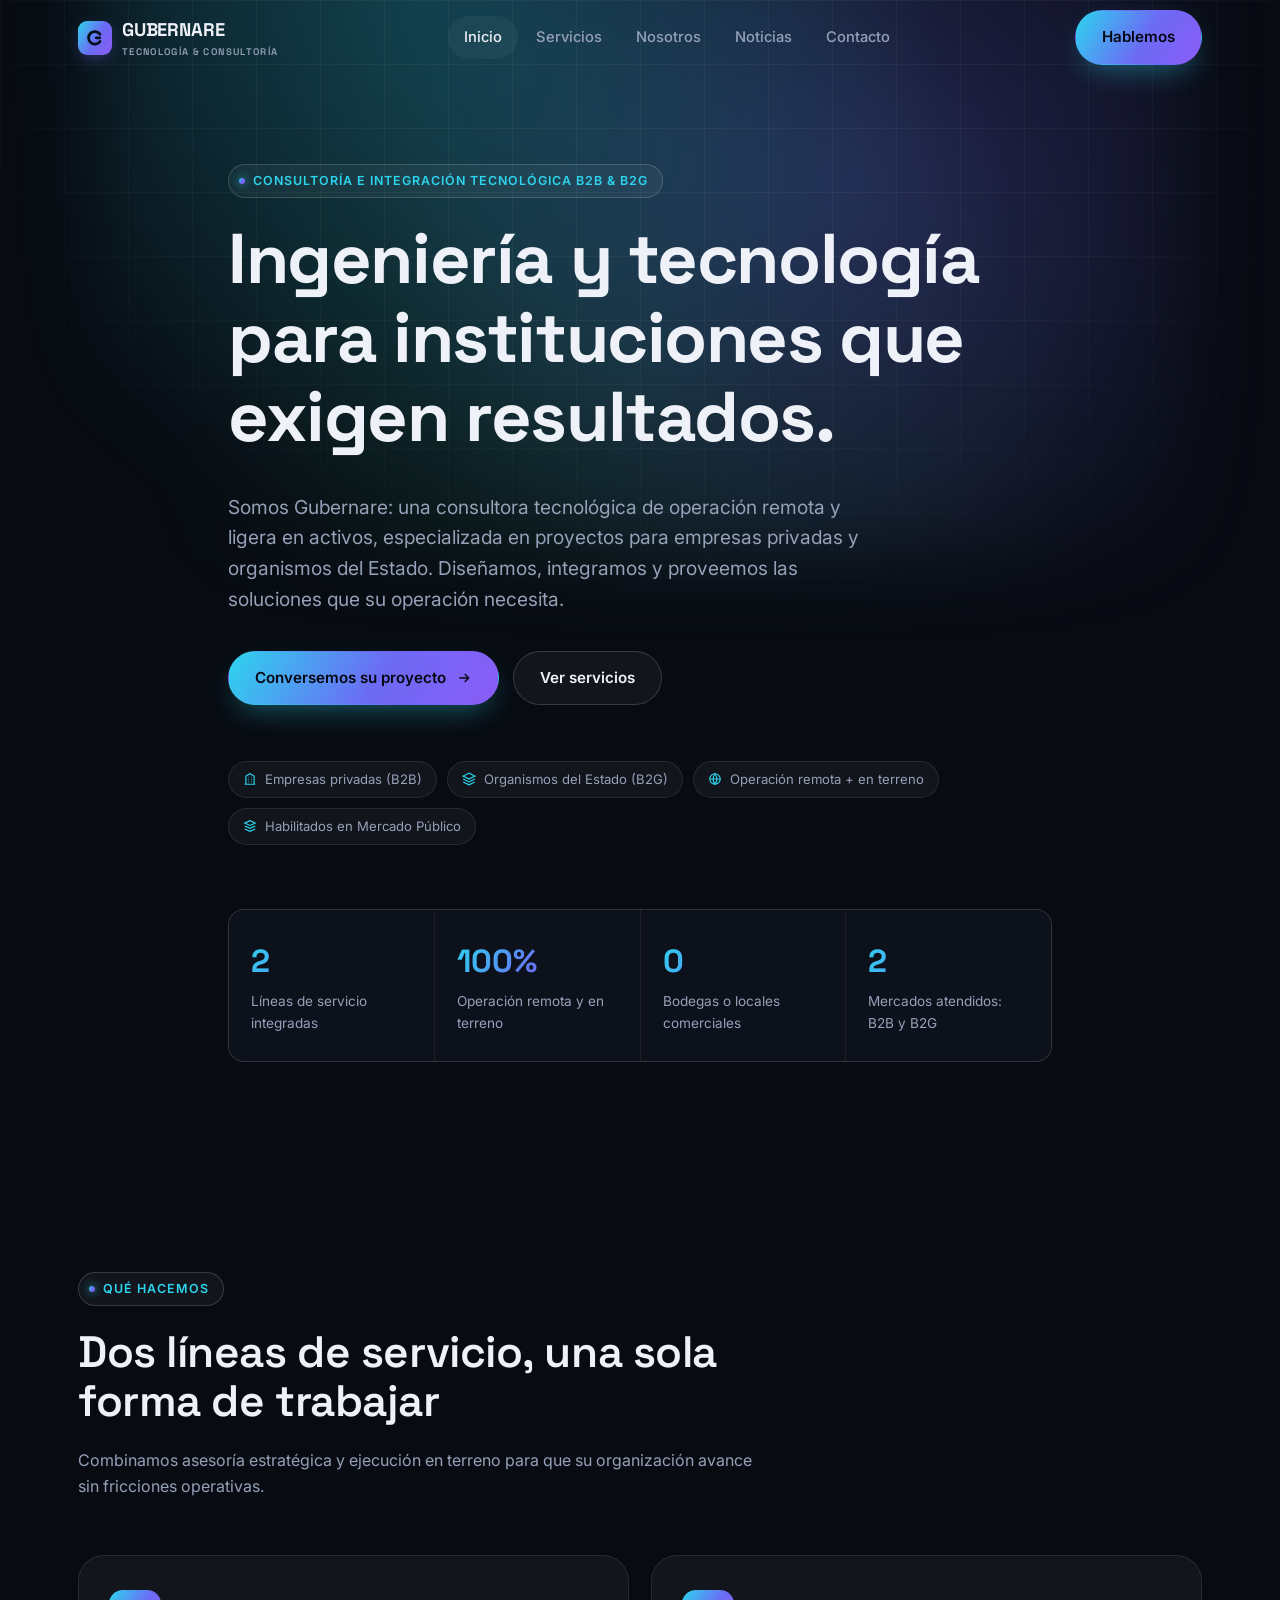
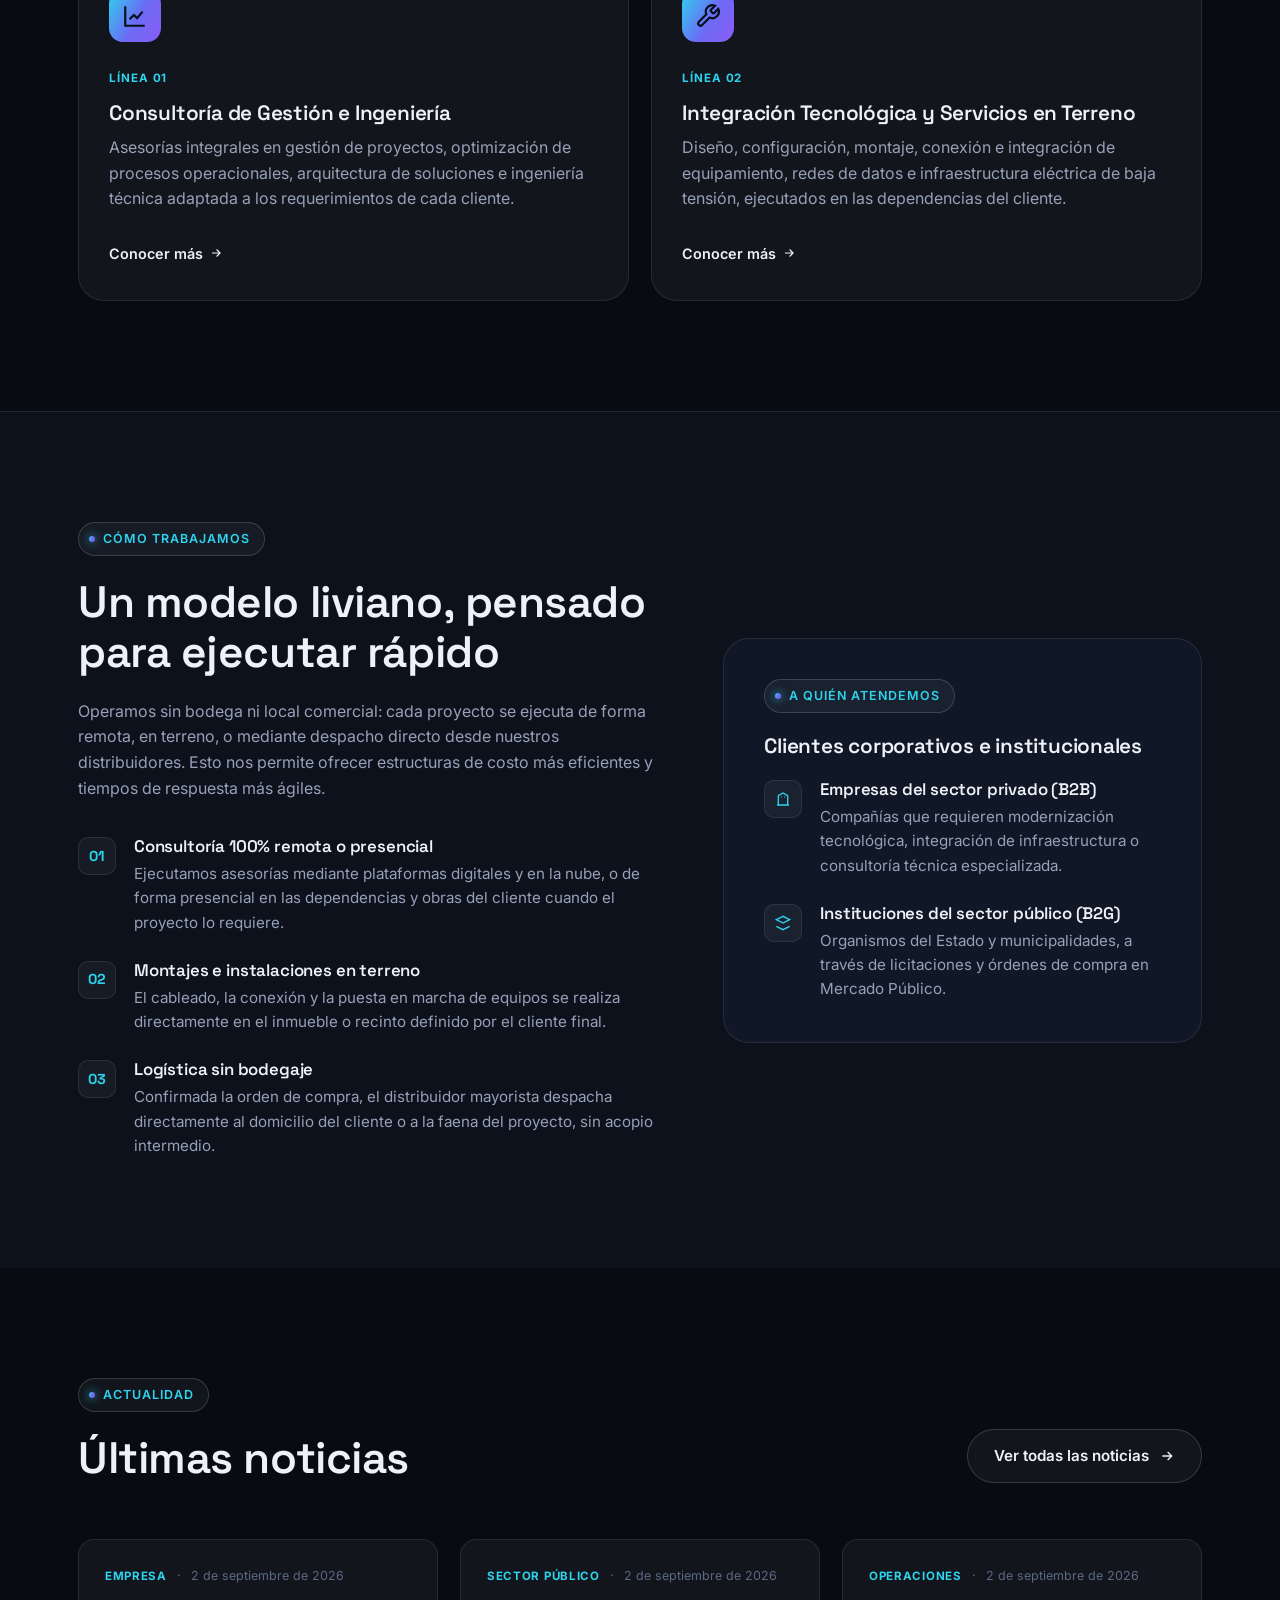
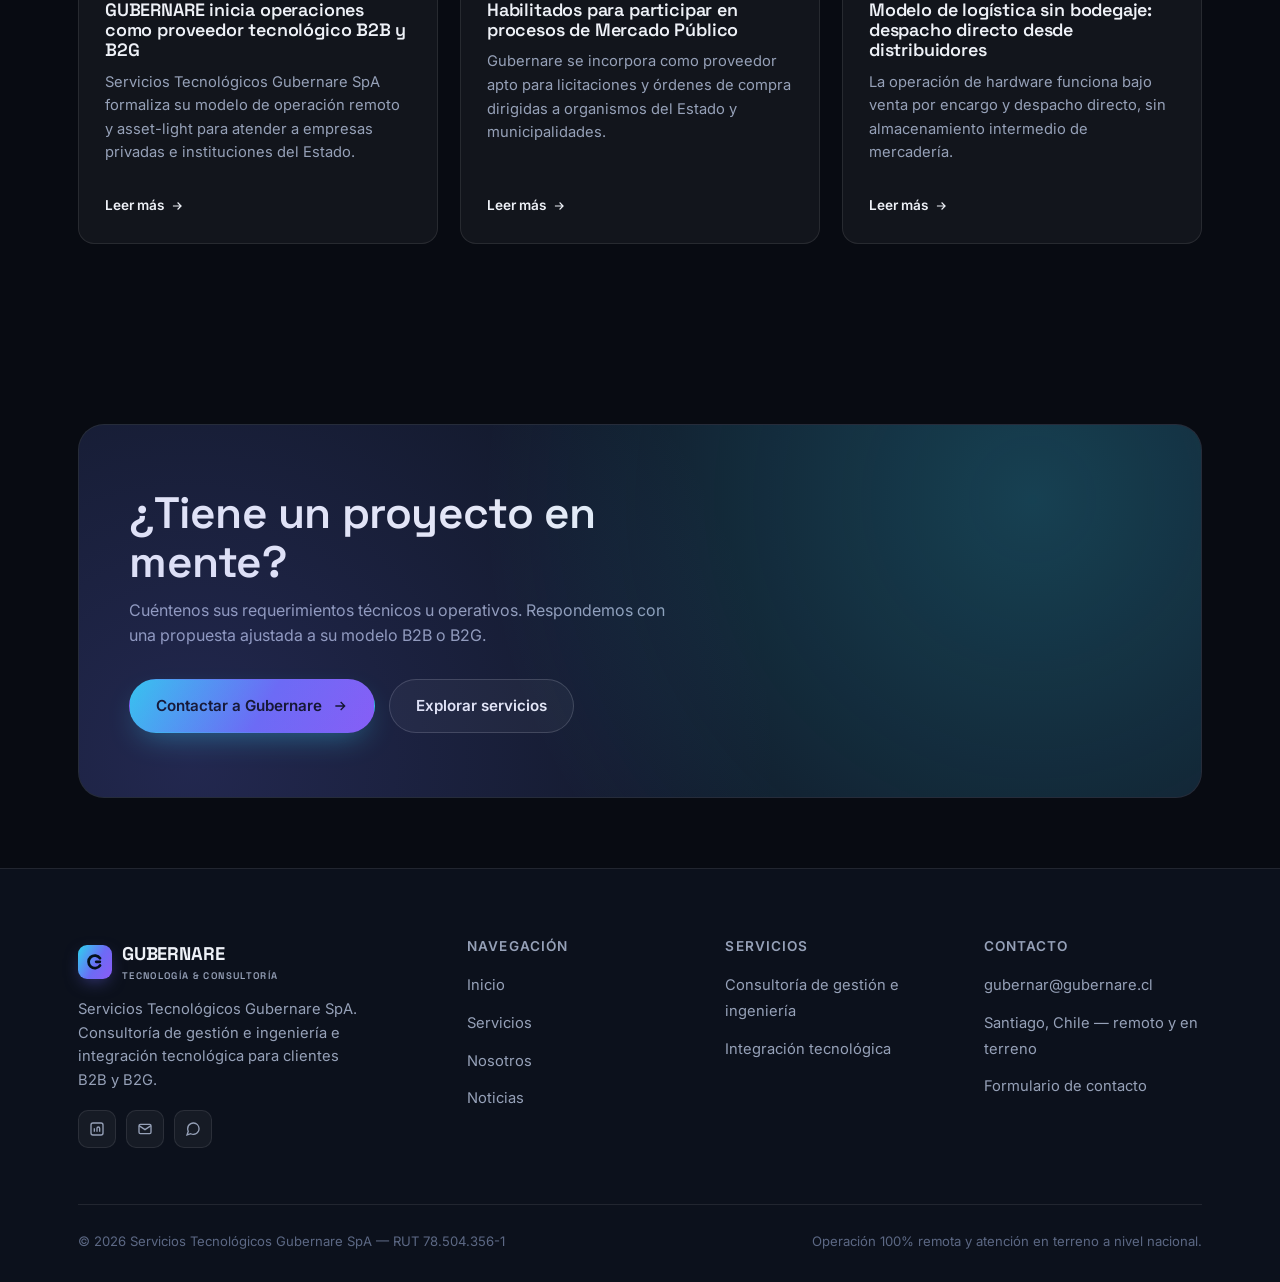
==== index.html @ a68c5882 "Eliminar línea de comercialización y corregir overflow en contacto - Quita "Línea 03 - Comercializac" ====
<!doctype html>
<html lang="es">
<head>
<meta charset="UTF-8">
<meta name="viewport" content="width=device-width, initial-scale=1.0">
<title>Gubernare — Consultoría e integración tecnológica B2B/B2G</title>
<meta name="description" content="Servicios Tecnológicos Gubernare SpA: consultoría de gestión e ingeniería e integración tecnológica en terreno para empresas e instituciones del Estado.">
<link rel="icon" type="image/svg+xml" href="assets/favicon.svg">
<link rel="preconnect" href="https://fonts.googleapis.com">
<link rel="preconnect" href="https://fonts.gstatic.com" crossorigin>
<link href="https://fonts.googleapis.com/css2?family=Inter:wght@400;500;600;700&family=Space+Grotesk:wght@500;600;700&display=swap" rel="stylesheet">
<link rel="stylesheet" href="css/styles.css?v=20260902">
</head>
<body>

<nav class="nav" id="siteNav">
  <div class="container">
    <a href="index.html" class="brand">
      <span class="brand-mark"><svg viewBox="0 0 100 100" fill="none" aria-hidden="true"><path d="M 76.21 68.35 A 32 32 0 1 1 76.21 31.65" stroke="currentColor" stroke-width="14" stroke-linecap="round"/><rect x="50" y="43" width="32" height="14" rx="7" fill="currentColor"/></svg></span>
      <span>GUBERNARE<small>Tecnología &amp; Consultoría</small></span>
    </a>
    <div class="nav-links">
      <a href="index.html">Inicio</a>
      <a href="servicios.html">Servicios</a>
      <a href="nosotros.html">Nosotros</a>
      <a href="noticias.html">Noticias</a>
      <a href="contacto.html">Contacto</a>
    </div>
    <div class="nav-actions">
      <a href="contacto.html" class="btn btn-primary">Hablemos</a>
      <button class="nav-toggle" aria-label="Abrir menú" id="navToggle"><span></span></button>
    </div>
  </div>
</nav>
<div class="mobile-panel" id="mobilePanel">
  <a href="index.html">Inicio</a>
  <a href="servicios.html">Servicios</a>
  <a href="nosotros.html">Nosotros</a>
  <a href="noticias.html">Noticias</a>
  <a href="contacto.html">Contacto</a>
  <a href="contacto.html" class="btn btn-primary btn-block">Hablemos</a>
</div>

<header class="hero">
  <div class="hero-glow"></div>
  <div class="grid-fade"></div>
  <div class="container hero-inner">
    <span class="eyebrow reveal"><span class="dot"></span> Consultoría e integración tecnológica B2B &amp; B2G</span>
    <h1 class="reveal">Ingeniería y tecnología para instituciones que exigen resultados.</h1>
    <p class="lead reveal">Somos Gubernare: una consultora tecnológica de operación remota y ligera en activos, especializada en proyectos para empresas privadas y organismos del Estado. Diseñamos, integramos y proveemos las soluciones que su operación necesita.</p>
    <div class="hero-cta reveal">
      <a href="contacto.html" class="btn btn-primary">Conversemos su proyecto
        <svg viewBox="0 0 24 24" fill="none" stroke="currentColor" stroke-width="2"><path d="M5 12h14M13 6l6 6-6 6"/></svg>
      </a>
      <a href="servicios.html" class="btn btn-ghost">Ver servicios</a>
    </div>
    <div class="badge-row reveal">
      <span class="badge"><svg viewBox="0 0 24 24" fill="none" stroke-width="2"><path d="M3 21h18M5 21V7l7-4 7 4v14M9 9h1m4 0h1m-6 4h1m4 0h1m-6 4h1m4 0h1"/></svg> Empresas privadas (B2B)</span>
      <span class="badge"><svg viewBox="0 0 24 24" fill="none" stroke-width="2"><path d="M12 2 2 7l10 5 10-5-10-5Z"/><path d="M2 17l10 5 10-5M2 12l10 5 10-5"/></svg> Organismos del Estado (B2G)</span>
      <span class="badge"><svg viewBox="0 0 24 24" fill="none" stroke-width="2"><circle cx="12" cy="12" r="9"/><path d="M3 12h18M12 3a15 15 0 0 1 0 18 15 15 0 0 1 0-18Z"/></svg> Operación remota + en terreno</span>
      <span class="badge"><svg viewBox="0 0 24 24" fill="none" stroke-width="2"><path d="m3 7 9-4 9 4-9 4-9-4Zm0 5 9 4 9-4M3 17l9 4 9-4"/></svg> Habilitados en Mercado Público</span>
    </div>

    <div class="stat-row reveal">
      <div class="stat-cell">
        <div class="stat-num"><span data-count="2">0</span></div>
        <div class="stat-label">Líneas de servicio integradas</div>
      </div>
      <div class="stat-cell">
        <div class="stat-num"><span data-count="100" data-suffix="%">0%</span></div>
        <div class="stat-label">Operación remota y en terreno</div>
      </div>
      <div class="stat-cell">
        <div class="stat-num"><span data-count="0">0</span></div>
        <div class="stat-label">Bodegas o locales comerciales</div>
      </div>
      <div class="stat-cell">
        <div class="stat-num"><span data-count="2">0</span></div>
        <div class="stat-label">Mercados atendidos: B2B y B2G</div>
      </div>
    </div>
  </div>
</header>

<section class="section" id="servicios">
  <div class="container">
    <div class="section-head reveal">
      <span class="eyebrow"><span class="dot"></span> Qué hacemos</span>
      <h2>Dos líneas de servicio, una sola forma de trabajar</h2>
      <p>Combinamos asesoría estratégica y ejecución en terreno para que su organización avance sin fricciones operativas.</p>
    </div>

    <div class="grid-2">
      <article class="card reveal" id="consultoria">
        <div class="card-icon">
          <svg viewBox="0 0 24 24" fill="none" stroke="currentColor" stroke-width="2"><path d="M3 3v18h18M7 15l4-4 3 3 5-6"/></svg>
        </div>
        <span class="tag">Línea 01</span>
        <h3>Consultoría de Gestión e Ingeniería</h3>
        <p>Asesorías integrales en gestión de proyectos, optimización de procesos operacionales, arquitectura de soluciones e ingeniería técnica adaptada a los requerimientos de cada cliente.</p>
        <a href="servicios.html#consultoria" class="card-link">Conocer más
          <svg viewBox="0 0 24 24" fill="none" stroke="currentColor" stroke-width="2"><path d="M5 12h14M13 6l6 6-6 6"/></svg>
        </a>
      </article>

      <article class="card reveal" id="integracion">
        <div class="card-icon">
          <svg viewBox="0 0 24 24" fill="none" stroke="currentColor" stroke-width="2"><path d="M14.7 6.3a1 1 0 0 0 0 1.4l1.6 1.6a1 1 0 0 0 1.4 0l3.77-3.77a6 6 0 0 1-7.94 7.94l-6.91 6.91a2.12 2.12 0 0 1-3-3l6.91-6.91a6 6 0 0 1 7.94-7.94l-3.76 3.76Z"/></svg>
        </div>
        <span class="tag">Línea 02</span>
        <h3>Integración Tecnológica y Servicios en Terreno</h3>
        <p>Diseño, configuración, montaje, conexión e integración de equipamiento, redes de datos e infraestructura eléctrica de baja tensión, ejecutados en las dependencias del cliente.</p>
        <a href="servicios.html#integracion" class="card-link">Conocer más
          <svg viewBox="0 0 24 24" fill="none" stroke="currentColor" stroke-width="2"><path d="M5 12h14M13 6l6 6-6 6"/></svg>
        </a>
      </article>
    </div>
  </div>
</section>

<section class="section section-alt section-border-top">
  <div class="container">
    <div class="two-col">
      <div class="reveal">
        <span class="eyebrow"><span class="dot"></span> Cómo trabajamos</span>
        <h2>Un modelo liviano, pensado para ejecutar rápido</h2>
        <p style="margin-bottom:36px">Operamos sin bodega ni local comercial: cada proyecto se ejecuta de forma remota, en terreno, o mediante despacho directo desde nuestros distribuidores. Esto nos permite ofrecer estructuras de costo más eficientes y tiempos de respuesta más ágiles.</p>

        <div class="feature-list">
          <div class="feature-item">
            <span class="num">01</span>
            <div>
              <h4>Consultoría 100% remota o presencial</h4>
              <p>Ejecutamos asesorías mediante plataformas digitales y en la nube, o de forma presencial en las dependencias y obras del cliente cuando el proyecto lo requiere.</p>
            </div>
          </div>
          <div class="feature-item">
            <span class="num">02</span>
            <div>
              <h4>Montajes e instalaciones en terreno</h4>
              <p>El cableado, la conexión y la puesta en marcha de equipos se realiza directamente en el inmueble o recinto definido por el cliente final.</p>
            </div>
          </div>
          <div class="feature-item">
            <span class="num">03</span>
            <div>
              <h4>Logística sin bodegaje</h4>
              <p>Confirmada la orden de compra, el distribuidor mayorista despacha directamente al domicilio del cliente o a la faena del proyecto, sin acopio intermedio.</p>
            </div>
          </div>
        </div>
      </div>

      <div class="panel reveal">
        <span class="eyebrow"><span class="dot"></span> A quién atendemos</span>
        <h3 style="margin-bottom:22px">Clientes corporativos e institucionales</h3>
        <div class="feature-list">
          <div class="feature-item">
            <span class="num"><svg width="16" height="16" viewBox="0 0 24 24" fill="none" stroke="currentColor" stroke-width="2"><path d="M3 21h18M5 21V7l7-4 7 4v14M9 9h1m4 0h1"/></svg></span>
            <div>
              <h4>Empresas del sector privado (B2B)</h4>
              <p>Compañías que requieren modernización tecnológica, integración de infraestructura o consultoría técnica especializada.</p>
            </div>
          </div>
          <div class="feature-item">
            <span class="num"><svg width="16" height="16" viewBox="0 0 24 24" fill="none" stroke="currentColor" stroke-width="2"><path d="M12 2 2 7l10 5 10-5-10-5Z"/><path d="M2 17l10 5 10-5"/></svg></span>
            <div>
              <h4>Instituciones del sector público (B2G)</h4>
              <p>Organismos del Estado y municipalidades, a través de licitaciones y órdenes de compra en Mercado Público.</p>
            </div>
          </div>
        </div>
      </div>
    </div>
  </div>
</section>

<section class="section" id="noticias">
  <div class="container">
    <div class="section-head reveal" style="display:flex;justify-content:space-between;align-items:flex-end;flex-wrap:wrap;gap:20px;max-width:none">
      <div>
        <span class="eyebrow"><span class="dot"></span> Actualidad</span>
        <h2 style="margin-bottom:0">Últimas noticias</h2>
      </div>
      <a href="noticias.html" class="btn btn-ghost">Ver todas las noticias
        <svg viewBox="0 0 24 24" fill="none" stroke="currentColor" stroke-width="2"><path d="M5 12h14M13 6l6 6-6 6"/></svg>
      </a>
    </div>
    <div class="grid-3" id="newsPreviewGrid">
      <p style="color:var(--text-faint)">Cargando noticias…</p>
    </div>
  </div>
</section>

<section class="section-tight">
  <div class="container">
    <div class="cta-band reveal">
      <div class="cta-band-text">
        <h2 style="margin-bottom:10px">¿Tiene un proyecto en mente?</h2>
        <p style="margin:0">Cuéntenos sus requerimientos técnicos u operativos. Respondemos con una propuesta ajustada a su modelo B2B o B2G.</p>
      </div>
      <div class="cta-band-actions">
        <a href="contacto.html" class="btn btn-primary">Contactar a Gubernare
          <svg viewBox="0 0 24 24" fill="none" stroke="currentColor" stroke-width="2"><path d="M5 12h14M13 6l6 6-6 6"/></svg>
        </a>
        <a href="servicios.html" class="btn btn-ghost">Explorar servicios</a>
      </div>
    </div>
  </div>
</section>

<div class="modal-backdrop" id="newsModal">
  <div class="modal">
    <button class="modal-close" data-modal-close aria-label="Cerrar">
      <svg width="16" height="16" viewBox="0 0 24 24" fill="none" stroke="currentColor" stroke-width="2"><path d="M18 6 6 18M6 6l12 12"/></svg>
    </button>
    <div class="news-meta"><span class="news-cat">Noticia</span><span>&middot;</span><span class="news-date"></span></div>
    <h3 class="modal-title" style="font-size:1.5rem;margin-bottom:18px"></h3>
    <div class="modal-body"></div>
  </div>
</div>

<footer class="footer">
  <div class="container">
    <div class="footer-grid">
      <div class="footer-brand">
        <div class="brand"><span class="brand-mark"><svg viewBox="0 0 100 100" fill="none" aria-hidden="true"><path d="M 76.21 68.35 A 32 32 0 1 1 76.21 31.65" stroke="currentColor" stroke-width="14" stroke-linecap="round"/><rect x="50" y="43" width="32" height="14" rx="7" fill="currentColor"/></svg></span><span>GUBERNARE<small>Tecnología &amp; Consultoría</small></span></div>
        <p>Servicios Tecnológicos Gubernare SpA. Consultoría de gestión e ingeniería e integración tecnológica para clientes B2B y B2G.</p>
        <div class="social-row">
          <a href="#" aria-label="LinkedIn"><svg viewBox="0 0 24 24" fill="none" stroke="currentColor" stroke-width="2"><rect x="3" y="3" width="18" height="18" rx="3"/><path d="M8 11v5M8 8v.01M12 16v-5m0 0c0-1.5 1-2 2-2s2 .5 2 2v5"/></svg></a>
          <a href="mailto:gubernar@gubernare.cl" aria-label="Correo"><svg viewBox="0 0 24 24" fill="none" stroke="currentColor" stroke-width="2"><rect x="3" y="5" width="18" height="14" rx="2"/><path d="m3 7 9 6 9-6"/></svg></a>
          <a href="https://wa.me/56942054080" aria-label="WhatsApp" target="_blank" rel="noopener"><svg viewBox="0 0 24 24" fill="none" stroke="currentColor" stroke-width="2"><path d="M21 11.5a8.38 8.38 0 0 1-.9 3.8 8.5 8.5 0 0 1-7.6 4.7 8.38 8.38 0 0 1-3.8-.9L3 21l1.9-5.7a8.38 8.38 0 0 1-.9-3.8 8.5 8.5 0 0 1 4.7-7.6 8.38 8.38 0 0 1 3.8-.9h.5a8.48 8.48 0 0 1 8 8v.5Z"/></svg></a>
        </div>
      </div>
      <div>
        <h4>Navegación</h4>
        <ul>
          <li><a href="index.html">Inicio</a></li>
          <li><a href="servicios.html">Servicios</a></li>
          <li><a href="nosotros.html">Nosotros</a></li>
          <li><a href="noticias.html">Noticias</a></li>
        </ul>
      </div>
      <div>
        <h4>Servicios</h4>
        <ul>
          <li><a href="servicios.html#consultoria">Consultoría de gestión e ingeniería</a></li>
          <li><a href="servicios.html#integracion">Integración tecnológica</a></li>
        </ul>
      </div>
      <div>
        <h4>Contacto</h4>
        <ul>
          <li><a href="mailto:gubernar@gubernare.cl">gubernar@gubernare.cl</a></li>
          <li><a href="nosotros.html">Santiago, Chile — remoto y en terreno</a></li>
          <li><a href="contacto.html">Formulario de contacto</a></li>
        </ul>
      </div>
    </div>
    <div class="footer-bottom">
      <span>&copy; <span data-year></span> Servicios Tecnológicos Gubernare SpA — RUT 78.504.356-1</span>
      <span>Operación 100% remota y atención en terreno a nivel nacional.</span>
    </div>
  </div>
</footer>

<script src="js/store.js?v=20260902" defer></script>
<script src="js/noticias.js?v=20260902" defer></script>
<script src="js/main.js?v=20260902" defer></script>
</body>
</html>
---- css/styles.css ----
/* =========================================================
   GUBERNARE — Sistema de diseño
   Tech dark, glassmorphism sobrio, acentos en gradiente.
   ========================================================= */

:root{
  --bg:#080b12;
  --bg-alt:#0c111c;
  --bg-elevated:#101726;
  --surface:rgba(255,255,255,0.045);
  --surface-strong:rgba(255,255,255,0.07);
  --border:rgba(255,255,255,0.09);
  --border-strong:rgba(255,255,255,0.16);
  --text:#eef1f7;
  --text-muted:#96a1b8;
  --text-faint:#5c6884;
  --accent:#2dd4ee;
  --accent-2:#6c6bf5;
  --accent-3:#34d399;
  --accent-warn:#f5a623;
  --gradient-1:linear-gradient(120deg,#2dd4ee 0%,#6c6bf5 55%,#8b5cf6 100%);
  --gradient-2:linear-gradient(135deg,#34d399 0%,#2dd4ee 100%);
  --radius-sm:10px;
  --radius:16px;
  --radius-lg:26px;
  --shadow-lg:0 30px 80px -20px rgba(0,0,0,0.65);
  --shadow-sm:0 10px 30px -12px rgba(0,0,0,0.55);
  --maxw:1180px;
  --nav-h:76px;
  --ease:cubic-bezier(.22,.9,.24,1);
}

*,*::before,*::after{box-sizing:border-box;}
html{scroll-behavior:smooth;-webkit-text-size-adjust:100%;}
body{
  margin:0;
  background:var(--bg);
  color:var(--text);
  font-family:'Inter',-apple-system,BlinkMacSystemFont,'Segoe UI',Roboto,sans-serif;
  font-size:16px;
  line-height:1.6;
  -webkit-font-smoothing:antialiased;
  overflow-x:hidden;
}
h1,h2,h3,h4{
  font-family:'Space Grotesk','Inter',sans-serif;
  font-weight:600;
  line-height:1.12;
  margin:0 0 .5em;
  letter-spacing:-0.01em;
}
h1{font-size:clamp(2.4rem,5.6vw,4.4rem);font-weight:700;letter-spacing:-0.02em;}
h2{font-size:clamp(1.9rem,3.6vw,2.75rem);}
h3{font-size:1.3rem;}
p{margin:0 0 1em;color:var(--text-muted);}
a{color:inherit;text-decoration:none;}
img{max-width:100%;display:block;}
ul{margin:0;padding:0;list-style:none;}
button{font-family:inherit;}

.container{max-width:var(--maxw);margin:0 auto;padding:0 28px;}
section{position:relative;}

::selection{background:var(--accent);color:#04121a;}

/* ---------- background texture ---------- */
.grid-fade{
  position:absolute;inset:0;
  background-image:
    linear-gradient(rgba(255,255,255,.045) 1px,transparent 1px),
    linear-gradient(90deg,rgba(255,255,255,.045) 1px,transparent 1px);
  background-size:64px 64px;
  mask-image:radial-gradient(ellipse 70% 60% at 50% 0%,#000 40%,transparent 100%);
  pointer-events:none;
}

/* ---------- eyebrow / badges ---------- */
.eyebrow{
  display:inline-flex;align-items:center;gap:8px;
  font-size:.78rem;font-weight:600;letter-spacing:.08em;text-transform:uppercase;
  color:var(--accent);
  padding:6px 14px 6px 10px;
  border:1px solid var(--border-strong);
  border-radius:999px;
  background:var(--surface);
  margin-bottom:22px;
}
.eyebrow .dot{width:6px;height:6px;border-radius:50%;background:var(--gradient-1);box-shadow:0 0 10px var(--accent);}

.badge-row{display:flex;flex-wrap:wrap;gap:10px;}
.badge{
  font-size:.82rem;color:var(--text-muted);
  border:1px solid var(--border);border-radius:999px;
  padding:7px 14px;background:var(--surface);
  display:inline-flex;align-items:center;gap:8px;
}
.badge svg{width:14px;height:14px;flex:none;stroke:var(--accent);}

/* ---------- buttons ---------- */
.btn{
  display:inline-flex;align-items:center;justify-content:center;gap:10px;
  padding:14px 26px;border-radius:999px;
  font-weight:600;font-size:.95rem;
  border:1px solid transparent;
  cursor:pointer;transition:transform .35s var(--ease),box-shadow .35s var(--ease),background .35s,border-color .35s;
  white-space:nowrap;
}
.btn-primary{
  background:var(--gradient-1);
  color:#050810;
  box-shadow:0 12px 30px -10px rgba(45,212,238,.45);
}
.btn-primary:hover{transform:translateY(-2px);box-shadow:0 18px 40px -12px rgba(45,212,238,.6);}
.btn-ghost{
  background:var(--surface);
  border-color:var(--border-strong);
  color:var(--text);
}
.btn-ghost:hover{background:var(--surface-strong);transform:translateY(-2px);}
.btn-block{width:100%;}
.btn svg{width:16px;height:16px;transition:transform .3s var(--ease);}
.btn:hover svg{transform:translateX(3px);}

/* ---------- nav ---------- */
.nav{
  position:fixed;top:0;left:0;right:0;z-index:100;
  height:var(--nav-h);
  display:flex;align-items:center;
  border-bottom:1px solid transparent;
  transition:background .4s var(--ease),border-color .4s var(--ease),backdrop-filter .4s;
}
.nav.is-scrolled{
  background:rgba(8,11,18,.78);
  backdrop-filter:blur(16px) saturate(140%);
  border-bottom-color:var(--border);
}
.nav .container{display:flex;align-items:center;justify-content:space-between;width:100%;}
.brand{display:flex;align-items:center;gap:10px;font-family:'Space Grotesk',sans-serif;font-weight:700;font-size:1.15rem;letter-spacing:-.01em;}
.brand-mark{
  width:34px;height:34px;border-radius:9px;
  background:var(--gradient-1);
  display:flex;align-items:center;justify-content:center;
  color:#04101a;font-weight:800;font-size:1rem;
  box-shadow:0 6px 18px -6px rgba(108,107,245,.6);
}
.brand-mark svg{width:58%;height:58%;}
.brand small{display:block;font-size:.6rem;font-weight:600;letter-spacing:.14em;color:var(--text-muted);text-transform:uppercase;}

.nav-links{display:flex;align-items:center;gap:2px;}
.nav-links a{
  padding:10px 16px;border-radius:999px;font-size:.92rem;color:var(--text-muted);font-weight:500;
  transition:color .25s,background .25s;
}
.nav-links a:hover,.nav-links a.active{color:var(--text);background:var(--surface);}
.nav-actions{display:flex;align-items:center;gap:14px;}
.nav-toggle{
  display:none;width:42px;height:42px;border-radius:10px;border:1px solid var(--border);
  background:var(--surface);align-items:center;justify-content:center;cursor:pointer;
}
.nav-toggle span{display:block;width:18px;height:2px;background:var(--text);position:relative;transition:.3s;}
.nav-toggle span::before,.nav-toggle span::after{content:'';position:absolute;left:0;width:18px;height:2px;background:var(--text);transition:.3s;}
.nav-toggle span::before{top:-6px;}
.nav-toggle span::after{top:6px;}
.nav-toggle.is-open span{background:transparent;}
.nav-toggle.is-open span::before{top:0;transform:rotate(45deg);}
.nav-toggle.is-open span::after{top:0;transform:rotate(-45deg);}

.mobile-panel{
  position:fixed;inset:var(--nav-h) 0 0 0;z-index:99;
  background:rgba(8,11,18,.98);backdrop-filter:blur(20px);
  display:flex;flex-direction:column;padding:28px;gap:6px;
  transform:translateY(-12px);opacity:0;pointer-events:none;
  transition:opacity .3s var(--ease),transform .3s var(--ease);
}
.mobile-panel.is-open{opacity:1;transform:translateY(0);pointer-events:auto;}
.mobile-panel a{padding:16px 6px;border-bottom:1px solid var(--border);font-size:1.15rem;font-family:'Space Grotesk',sans-serif;}
.mobile-panel .btn{margin-top:20px;}

/* ---------- hero ---------- */
.hero{
  position:relative;
  padding:calc(var(--nav-h) + 88px) 0 100px;
  overflow:hidden;
}
.hero-glow{
  position:absolute;top:-260px;left:50%;
  width:1100px;height:820px;transform:translateX(-50%);
  background:
    radial-gradient(circle at 30% 30%,rgba(45,212,238,.28),transparent 55%),
    radial-gradient(circle at 70% 55%,rgba(108,107,245,.28),transparent 55%),
    radial-gradient(circle at 50% 80%,rgba(52,211,153,.14),transparent 55%);
  filter:blur(40px);
  pointer-events:none;
  transition:transform .2s ease-out;
}
.hero-inner{position:relative;max-width:880px;}
.hero p.lead{font-size:1.2rem;max-width:640px;margin-bottom:36px;}
.hero-cta{display:flex;flex-wrap:wrap;gap:14px;margin-bottom:56px;}
.hero .badge-row{margin-top:8px;}

.stat-row{
  display:grid;grid-template-columns:repeat(4,1fr);gap:1px;
  background:var(--border);border:1px solid var(--border);border-radius:var(--radius);overflow:hidden;
  margin-top:64px;
}
.stat-cell{background:var(--bg-alt);padding:26px 22px;}
.stat-num{font-family:'Space Grotesk',sans-serif;font-size:2rem;font-weight:700;background:var(--gradient-1);-webkit-background-clip:text;background-clip:text;color:transparent;}
.stat-label{font-size:.85rem;color:var(--text-muted);margin-top:4px;}

/* ---------- sections ---------- */
.section{padding:110px 0;}
.section-tight{padding:70px 0;}
.section-head{max-width:680px;margin-bottom:56px;}
.section-head.center{margin-left:auto;margin-right:auto;text-align:center;}
.section-alt{background:var(--bg-alt);}
.section-border-top{border-top:1px solid var(--border);}

/* ---------- service cards ---------- */
.grid-3{display:grid;grid-template-columns:repeat(3,minmax(0,1fr));gap:22px;}
.grid-2{display:grid;grid-template-columns:repeat(2,minmax(0,1fr));gap:22px;}

.card{
  background:var(--surface);
  border:1px solid var(--border);
  border-radius:var(--radius-lg);
  padding:34px 30px;
  position:relative;
  overflow:hidden;
  transition:transform .4s var(--ease),border-color .4s var(--ease),background .4s var(--ease);
}
.card::before{
  content:'';position:absolute;inset:0;
  background:var(--gradient-1);opacity:0;transition:opacity .4s;
  mask:linear-gradient(#000,#000) content-box,linear-gradient(#000,#000);
  -webkit-mask-composite:xor;mask-composite:exclude;
  padding:1px;border-radius:inherit;pointer-events:none;
}
.card:hover{transform:translateY(-6px);border-color:transparent;background:var(--surface-strong);}
.card:hover::before{opacity:1;}
.card-icon{
  width:52px;height:52px;border-radius:14px;
  display:flex;align-items:center;justify-content:center;
  background:var(--gradient-1);color:#04101a;
  margin-bottom:22px;
}
.card-icon svg{width:26px;height:26px;}
.card h3{margin-bottom:10px;}
.card .tag{
  display:inline-block;font-size:.72rem;font-weight:700;letter-spacing:.08em;text-transform:uppercase;
  color:var(--accent);margin-bottom:14px;
}
.card-link{display:inline-flex;align-items:center;gap:6px;color:var(--text);font-weight:600;font-size:.9rem;margin-top:14px;}
.card-link svg{width:14px;height:14px;transition:transform .3s;}
.card:hover .card-link svg{transform:translateX(4px);}

/* ---------- feature list (about / model) ---------- */
.feature-list{display:flex;flex-direction:column;gap:26px;}
.feature-item{display:flex;gap:18px;}
.feature-item .num{
  flex:none;width:38px;height:38px;border-radius:10px;
  background:var(--surface);border:1px solid var(--border);
  display:flex;align-items:center;justify-content:center;
  font-family:'Space Grotesk',sans-serif;font-weight:700;color:var(--accent);font-size:.9rem;
}
.feature-item h4{margin-bottom:6px;font-size:1.05rem;font-family:'Space Grotesk',sans-serif;}
.feature-item p{margin:0;font-size:.95rem;}

/* ---------- panel / visual block ---------- */
.panel{
  background:var(--bg-elevated);
  border:1px solid var(--border);
  border-radius:var(--radius-lg);
  padding:40px;
  position:relative;
  overflow:hidden;
}
.two-col{display:grid;grid-template-columns:minmax(0,1.1fr) minmax(0,.9fr);gap:60px;align-items:center;}
.two-col.reverse{grid-template-columns:.9fr 1.1fr;}
.two-col.reverse .panel{order:-1;}

/* ---------- CTA band ---------- */
.cta-band{
  border-radius:var(--radius-lg);
  padding:64px 50px;
  background:var(--bg-elevated);
  border:1px solid var(--border);
  position:relative;overflow:hidden;
  display:flex;align-items:center;justify-content:space-between;gap:30px;flex-wrap:wrap;
}
.cta-band::after{
  content:'';position:absolute;inset:0;
  background:radial-gradient(circle at 85% 20%,rgba(45,212,238,.22),transparent 55%),radial-gradient(circle at 10% 90%,rgba(108,107,245,.2),transparent 55%);
  pointer-events:none;
}
.cta-band-text{position:relative;max-width:560px;}
.cta-band-actions{position:relative;display:flex;gap:14px;flex-wrap:wrap;}

/* ---------- news cards ---------- */
.news-card{
  background:var(--surface);border:1px solid var(--border);border-radius:var(--radius);
  padding:26px;display:flex;flex-direction:column;cursor:pointer;
  transition:transform .35s var(--ease),border-color .35s,background .35s;
  height:100%;
}
.news-card:hover{transform:translateY(-5px);border-color:var(--border-strong);background:var(--surface-strong);}
.news-meta{display:flex;align-items:center;gap:10px;font-size:.78rem;color:var(--text-faint);margin-bottom:14px;}
.news-cat{color:var(--accent);font-weight:700;text-transform:uppercase;letter-spacing:.06em;font-size:.72rem;}
.news-card h3{font-size:1.12rem;margin-bottom:10px;}
.news-card p{font-size:.92rem;flex:1;}
.news-read{margin-top:16px;font-size:.85rem;font-weight:600;color:var(--text);display:inline-flex;align-items:center;gap:6px;}
.news-read svg{width:14px;height:14px;flex:none;}

/* ---------- footer ---------- */
.footer{background:var(--bg-alt);border-top:1px solid var(--border);padding:70px 0 30px;}
.footer-grid{display:grid;grid-template-columns:1.6fr 1fr 1fr 1fr;gap:40px;margin-bottom:56px;}
.footer h4{font-size:.85rem;text-transform:uppercase;letter-spacing:.08em;color:var(--text-muted);margin-bottom:18px;font-family:'Inter',sans-serif;font-weight:600;}
.footer ul{display:flex;flex-direction:column;gap:12px;}
.footer a{color:var(--text-muted);font-size:.92rem;transition:color .25s;}
.footer a:hover{color:var(--text);}
.footer-bottom{
  display:flex;justify-content:space-between;align-items:center;flex-wrap:wrap;gap:14px;
  border-top:1px solid var(--border);padding-top:26px;
  font-size:.82rem;color:var(--text-faint);
}
.footer-brand p{max-width:280px;font-size:.92rem;margin-top:14px;}
.social-row{display:flex;gap:10px;margin-top:18px;}
.social-row a{
  width:38px;height:38px;border-radius:10px;border:1px solid var(--border);
  display:flex;align-items:center;justify-content:center;background:var(--surface);
}
.social-row svg{width:16px;height:16px;}

/* ---------- page header (interior pages) ---------- */
.page-header{padding:calc(var(--nav-h) + 70px) 0 70px;position:relative;overflow:hidden;}
.page-header .eyebrow{margin-bottom:18px;}
.page-header p.lead{max-width:640px;font-size:1.08rem;}

/* ---------- reveal ---------- */
.reveal{opacity:0;transform:translateY(26px);transition:opacity .8s var(--ease),transform .8s var(--ease);}
.reveal.is-visible{opacity:1;transform:translateY(0);}
.reveal[data-split]{opacity:1;transform:none;}

/* ---------- forms ---------- */
.form-grid{display:grid;grid-template-columns:minmax(0,1fr) minmax(0,1fr);gap:18px;}
.field{display:flex;flex-direction:column;gap:8px;margin-bottom:18px;}
.field.full{grid-column:1 / -1;}
.field label{font-size:.85rem;font-weight:600;color:var(--text-muted);}
.field input,.field select,.field textarea{
  width:100%;
  background:var(--bg);
  border:1px solid var(--border-strong);
  border-radius:var(--radius-sm);
  padding:13px 16px;
  color:var(--text);
  font-family:inherit;font-size:.95rem;
  transition:border-color .25s,box-shadow .25s;
}
.field input:focus,.field select:focus,.field textarea:focus{
  outline:none;border-color:var(--accent);box-shadow:0 0 0 3px rgba(45,212,238,.16);
}
.field textarea{resize:vertical;min-height:130px;}
.form-note{font-size:.82rem;color:var(--text-faint);margin-top:14px;}
.form-status{margin-top:16px;font-size:.9rem;padding:12px 16px;border-radius:var(--radius-sm);display:none;}
.form-status.show{display:block;}
.form-status.ok{background:rgba(52,211,153,.12);color:var(--accent-3);border:1px solid rgba(52,211,153,.3);}

.contact-info-list{display:flex;flex-direction:column;gap:22px;margin-top:8px;}
.contact-info-item{display:flex;gap:16px;align-items:flex-start;}
.contact-info-item .ic{
  width:44px;height:44px;border-radius:12px;flex:none;
  background:var(--surface);border:1px solid var(--border);
  display:flex;align-items:center;justify-content:center;color:var(--accent);
}
.contact-info-item .ic svg{width:20px;height:20px;}
.contact-info-item h4{margin-bottom:4px;font-size:.98rem;font-family:'Inter',sans-serif;font-weight:600;}
.contact-info-item p{margin:0;font-size:.9rem;}
.contact-info-item a{color:var(--text);font-weight:600;}
.contact-info-item a:hover{color:var(--accent);}

/* ---------- admin ---------- */
.admin-shell{min-height:100vh;display:flex;flex-direction:column;}
.admin-lock{
  min-height:100vh;display:flex;align-items:center;justify-content:center;padding:24px;
}
.admin-lock .panel{max-width:380px;width:100%;}
.admin-topbar{
  border-bottom:1px solid var(--border);padding:18px 0;position:sticky;top:0;background:rgba(8,11,18,.9);backdrop-filter:blur(14px);z-index:20;
}
.admin-topbar .container{display:flex;align-items:center;justify-content:space-between;}
.admin-layout{display:grid;grid-template-columns:minmax(0,1fr) minmax(0,1.2fr);gap:26px;padding:36px 0 80px;}
.admin-list{display:flex;flex-direction:column;gap:14px;max-height:70vh;overflow:auto;padding-right:6px;}
.admin-item{
  background:var(--surface);border:1px solid var(--border);border-radius:var(--radius-sm);
  padding:16px 18px;display:flex;justify-content:space-between;gap:12px;align-items:flex-start;
}
.admin-item h4{margin:0 0 4px;font-size:.95rem;font-family:'Inter',sans-serif;font-weight:600;}
.admin-item .meta{font-size:.76rem;color:var(--text-faint);}
.admin-item .actions{display:flex;gap:8px;flex:none;}
.icon-btn{
  width:32px;height:32px;border-radius:8px;border:1px solid var(--border);background:transparent;
  display:flex;align-items:center;justify-content:center;color:var(--text-muted);cursor:pointer;
}
.icon-btn:hover{color:var(--text);border-color:var(--border-strong);}
.icon-btn svg{width:15px;height:15px;}
.helper-box{
  background:rgba(245,166,35,.08);border:1px solid rgba(245,166,35,.28);border-radius:var(--radius-sm);
  padding:16px 18px;font-size:.85rem;color:#f0c987;margin-top:20px;
}

/* ---------- modal ---------- */
.modal-backdrop{
  position:fixed;inset:0;background:rgba(4,6,10,.72);backdrop-filter:blur(6px);
  display:flex;align-items:flex-start;justify-content:center;padding:8vh 20px;z-index:200;
  opacity:0;pointer-events:none;transition:opacity .3s;
}
.modal-backdrop.is-open{opacity:1;pointer-events:auto;}
.modal{
  background:var(--bg-elevated);border:1px solid var(--border-strong);border-radius:var(--radius-lg);
  max-width:640px;width:100%;padding:40px;max-height:78vh;overflow:auto;
  transform:translateY(20px);transition:transform .35s var(--ease);
}
.modal-backdrop.is-open .modal{transform:translateY(0);}
.modal-close{
  position:absolute;top:22px;right:22px;width:36px;height:36px;border-radius:10px;
  background:var(--surface);border:1px solid var(--border);display:flex;align-items:center;justify-content:center;cursor:pointer;
}
.modal{position:relative;}
.modal .news-meta{margin-bottom:18px;}
.modal-body p{white-space:pre-line;}

/* ---------- responsive ---------- */
@media (max-width:980px){
  .nav-links{display:none;}
  .nav-toggle{display:flex;}
  .grid-3{grid-template-columns:1fr;}
  .grid-2{grid-template-columns:1fr;}
  .two-col,.two-col.reverse{grid-template-columns:1fr;gap:36px;}
  .two-col.reverse .panel{order:0;}
  .footer-grid{grid-template-columns:1fr 1fr;}
  .stat-row{grid-template-columns:repeat(2,1fr);}
  .admin-layout{grid-template-columns:1fr;}
  .form-grid{grid-template-columns:1fr;}
}
@media (max-width:560px){
  .section{padding:76px 0;}
  .cta-band{padding:40px 26px;flex-direction:column;align-items:flex-start;}
  .footer-grid{grid-template-columns:1fr;gap:30px;}
  .hero{padding-top:calc(var(--nav-h) + 56px);}
}
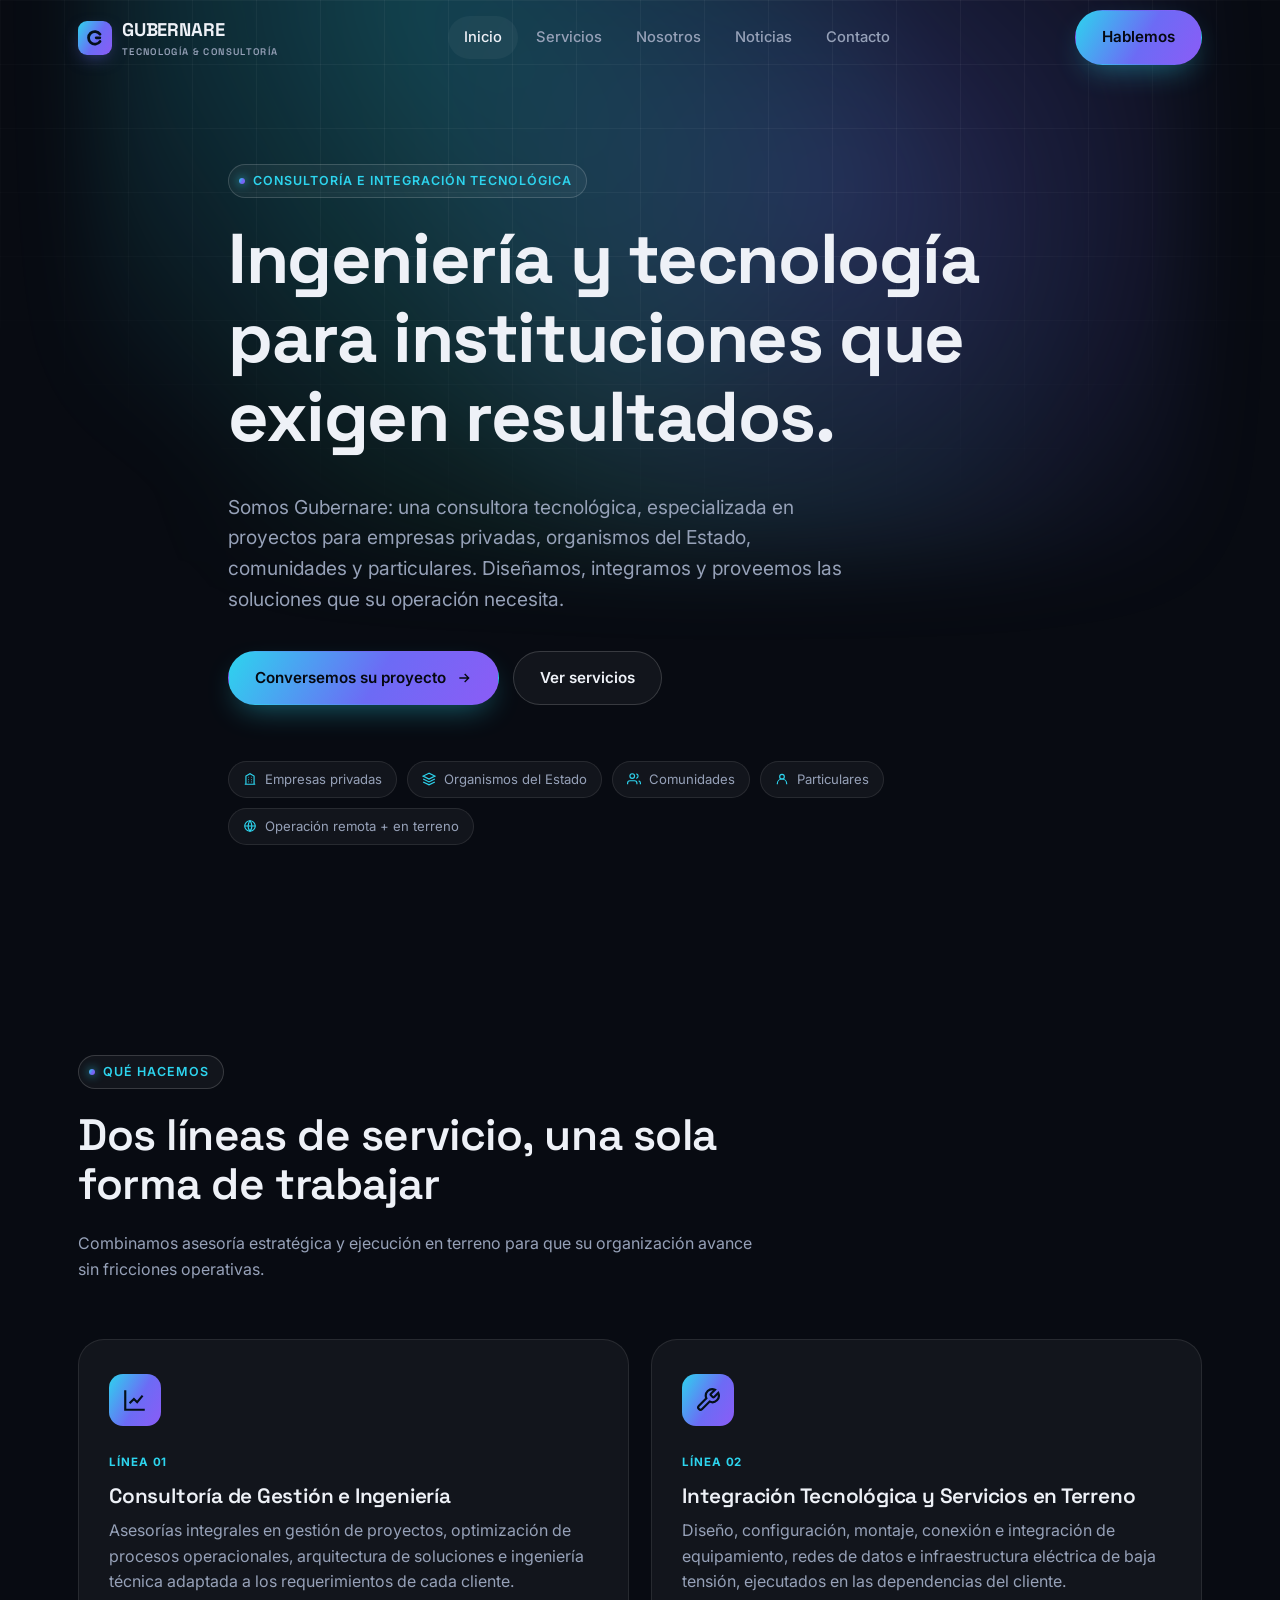
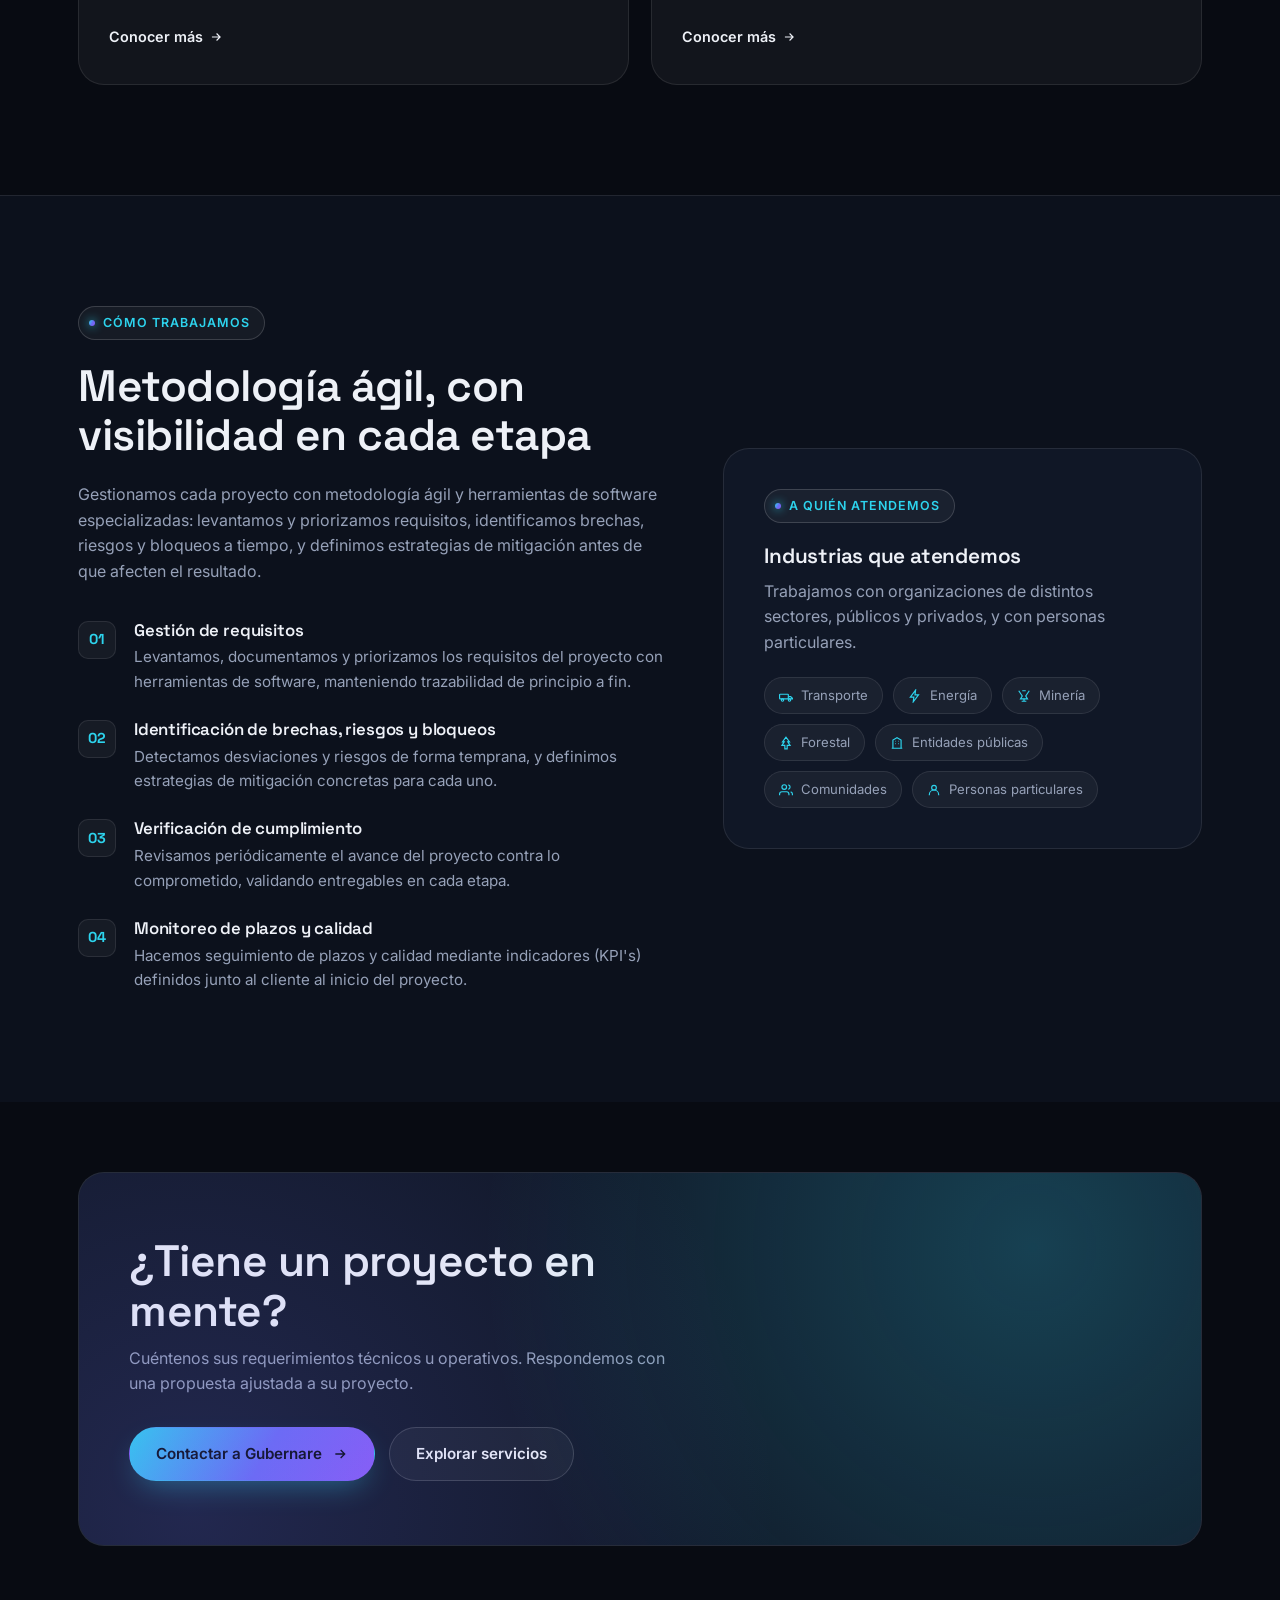
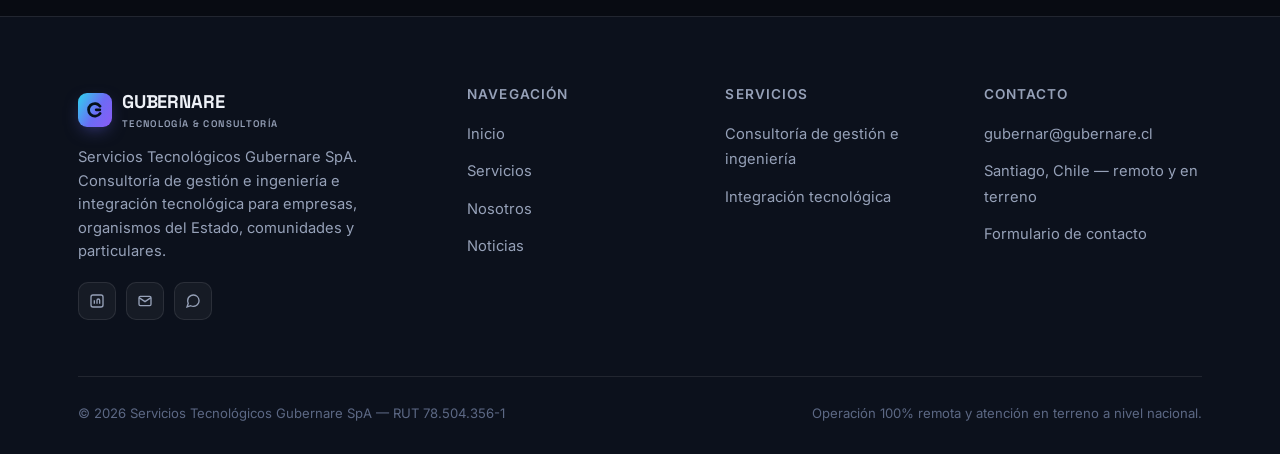
==== commit fabbbcd6: "Refinar la página de Inicio: audiencia, metodología y limpieza - Reemplaza el mensaje B2B/B2G por un" ====
--- a/index.html
+++ b/index.html
@@ -3,8 +3,8 @@
 <head>
 <meta charset="UTF-8">
 <meta name="viewport" content="width=device-width, initial-scale=1.0">
-<title>Gubernare — Consultoría e integración tecnológica B2B/B2G</title>
-<meta name="description" content="Servicios Tecnológicos Gubernare SpA: consultoría de gestión e ingeniería e integración tecnológica en terreno para empresas e instituciones del Estado.">
+<title>Gubernare — Consultoría e Integración Tecnológica</title>
+<meta name="description" content="Servicios Tecnológicos Gubernare SpA: consultoría de gestión e ingeniería e integración tecnológica en terreno para empresas, organismos del Estado, comunidades y particulares.">
 <link rel="icon" type="image/svg+xml" href="assets/favicon.svg">
 <link rel="preconnect" href="https://fonts.googleapis.com">
 <link rel="preconnect" href="https://fonts.gstatic.com" crossorigin>
@@ -45,9 +45,9 @@
   <div class="hero-glow"></div>
   <div class="grid-fade"></div>
   <div class="container hero-inner">
-    <span class="eyebrow reveal"><span class="dot"></span> Consultoría e integración tecnológica B2B &amp; B2G</span>
+    <span class="eyebrow reveal"><span class="dot"></span> Consultoría e Integración Tecnológica</span>
     <h1 class="reveal">Ingeniería y tecnología para instituciones que exigen resultados.</h1>
-    <p class="lead reveal">Somos Gubernare: una consultora tecnológica de operación remota y ligera en activos, especializada en proyectos para empresas privadas y organismos del Estado. Diseñamos, integramos y proveemos las soluciones que su operación necesita.</p>
+    <p class="lead reveal">Somos Gubernare: una consultora tecnológica, especializada en proyectos para empresas privadas, organismos del Estado, comunidades y particulares. Diseñamos, integramos y proveemos las soluciones que su operación necesita.</p>
     <div class="hero-cta reveal">
       <a href="contacto.html" class="btn btn-primary">Conversemos su proyecto
         <svg viewBox="0 0 24 24" fill="none" stroke="currentColor" stroke-width="2"><path d="M5 12h14M13 6l6 6-6 6"/></svg>
@@ -55,29 +55,11 @@
       <a href="servicios.html" class="btn btn-ghost">Ver servicios</a>
     </div>
     <div class="badge-row reveal">
-      <span class="badge"><svg viewBox="0 0 24 24" fill="none" stroke-width="2"><path d="M3 21h18M5 21V7l7-4 7 4v14M9 9h1m4 0h1m-6 4h1m4 0h1m-6 4h1m4 0h1"/></svg> Empresas privadas (B2B)</span>
-      <span class="badge"><svg viewBox="0 0 24 24" fill="none" stroke-width="2"><path d="M12 2 2 7l10 5 10-5-10-5Z"/><path d="M2 17l10 5 10-5M2 12l10 5 10-5"/></svg> Organismos del Estado (B2G)</span>
+      <span class="badge"><svg viewBox="0 0 24 24" fill="none" stroke-width="2"><path d="M3 21h18M5 21V7l7-4 7 4v14M9 9h1m4 0h1m-6 4h1m4 0h1m-6 4h1m4 0h1"/></svg> Empresas privadas</span>
+      <span class="badge"><svg viewBox="0 0 24 24" fill="none" stroke-width="2"><path d="M12 2 2 7l10 5 10-5-10-5Z"/><path d="M2 17l10 5 10-5M2 12l10 5 10-5"/></svg> Organismos del Estado</span>
+      <span class="badge"><svg viewBox="0 0 24 24" fill="none" stroke-width="2"><path d="M17 21v-2a4 4 0 0 0-4-4H5a4 4 0 0 0-4 4v2"/><circle cx="9" cy="7" r="4"/><path d="M23 21v-2a4 4 0 0 0-3-3.87M16 3.13a4 4 0 0 1 0 7.75"/></svg> Comunidades</span>
+      <span class="badge"><svg viewBox="0 0 24 24" fill="none" stroke-width="2"><circle cx="12" cy="8" r="4"/><path d="M4 21v-1a8 8 0 0 1 16 0v1"/></svg> Particulares</span>
       <span class="badge"><svg viewBox="0 0 24 24" fill="none" stroke-width="2"><circle cx="12" cy="12" r="9"/><path d="M3 12h18M12 3a15 15 0 0 1 0 18 15 15 0 0 1 0-18Z"/></svg> Operación remota + en terreno</span>
-      <span class="badge"><svg viewBox="0 0 24 24" fill="none" stroke-width="2"><path d="m3 7 9-4 9 4-9 4-9-4Zm0 5 9 4 9-4M3 17l9 4 9-4"/></svg> Habilitados en Mercado Público</span>
-    </div>
-
-    <div class="stat-row reveal">
-      <div class="stat-cell">
-        <div class="stat-num"><span data-count="2">0</span></div>
-        <div class="stat-label">Líneas de servicio integradas</div>
-      </div>
-      <div class="stat-cell">
-        <div class="stat-num"><span data-count="100" data-suffix="%">0%</span></div>
-        <div class="stat-label">Operación remota y en terreno</div>
-      </div>
-      <div class="stat-cell">
-        <div class="stat-num"><span data-count="0">0</span></div>
-        <div class="stat-label">Bodegas o locales comerciales</div>
-      </div>
-      <div class="stat-cell">
-        <div class="stat-num"><span data-count="2">0</span></div>
-        <div class="stat-label">Mercados atendidos: B2B y B2G</div>
-      </div>
     </div>
   </div>
 </header>
@@ -123,29 +105,36 @@
     <div class="two-col">
       <div class="reveal">
         <span class="eyebrow"><span class="dot"></span> Cómo trabajamos</span>
-        <h2>Un modelo liviano, pensado para ejecutar rápido</h2>
-        <p style="margin-bottom:36px">Operamos sin bodega ni local comercial: cada proyecto se ejecuta de forma remota, en terreno, o mediante despacho directo desde nuestros distribuidores. Esto nos permite ofrecer estructuras de costo más eficientes y tiempos de respuesta más ágiles.</p>
+        <h2>Metodología ágil, con visibilidad en cada etapa</h2>
+        <p style="margin-bottom:36px">Gestionamos cada proyecto con metodología ágil y herramientas de software especializadas: levantamos y priorizamos requisitos, identificamos brechas, riesgos y bloqueos a tiempo, y definimos estrategias de mitigación antes de que afecten el resultado.</p>
 
         <div class="feature-list">
           <div class="feature-item">
             <span class="num">01</span>
             <div>
-              <h4>Consultoría 100% remota o presencial</h4>
-              <p>Ejecutamos asesorías mediante plataformas digitales y en la nube, o de forma presencial en las dependencias y obras del cliente cuando el proyecto lo requiere.</p>
+              <h4>Gestión de requisitos</h4>
+              <p>Levantamos, documentamos y priorizamos los requisitos del proyecto con herramientas de software, manteniendo trazabilidad de principio a fin.</p>
             </div>
           </div>
           <div class="feature-item">
             <span class="num">02</span>
             <div>
-              <h4>Montajes e instalaciones en terreno</h4>
-              <p>El cableado, la conexión y la puesta en marcha de equipos se realiza directamente en el inmueble o recinto definido por el cliente final.</p>
+              <h4>Identificación de brechas, riesgos y bloqueos</h4>
+              <p>Detectamos desviaciones y riesgos de forma temprana, y definimos estrategias de mitigación concretas para cada uno.</p>
             </div>
           </div>
           <div class="feature-item">
             <span class="num">03</span>
             <div>
-              <h4>Logística sin bodegaje</h4>
-              <p>Confirmada la orden de compra, el distribuidor mayorista despacha directamente al domicilio del cliente o a la faena del proyecto, sin acopio intermedio.</p>
+              <h4>Verificación de cumplimiento</h4>
+              <p>Revisamos periódicamente el avance del proyecto contra lo comprometido, validando entregables en cada etapa.</p>
+            </div>
+          </div>
+          <div class="feature-item">
+            <span class="num">04</span>
+            <div>
+              <h4>Monitoreo de plazos y calidad</h4>
+              <p>Hacemos seguimiento de plazos y calidad mediante indicadores (KPI's) definidos junto al cliente al inicio del proyecto.</p>
             </div>
           </div>
         </div>
@@ -153,41 +142,18 @@
 
       <div class="panel reveal">
         <span class="eyebrow"><span class="dot"></span> A quién atendemos</span>
-        <h3 style="margin-bottom:22px">Clientes corporativos e institucionales</h3>
-        <div class="feature-list">
-          <div class="feature-item">
-            <span class="num"><svg width="16" height="16" viewBox="0 0 24 24" fill="none" stroke="currentColor" stroke-width="2"><path d="M3 21h18M5 21V7l7-4 7 4v14M9 9h1m4 0h1"/></svg></span>
-            <div>
-              <h4>Empresas del sector privado (B2B)</h4>
-              <p>Compañías que requieren modernización tecnológica, integración de infraestructura o consultoría técnica especializada.</p>
-            </div>
-          </div>
-          <div class="feature-item">
-            <span class="num"><svg width="16" height="16" viewBox="0 0 24 24" fill="none" stroke="currentColor" stroke-width="2"><path d="M12 2 2 7l10 5 10-5-10-5Z"/><path d="M2 17l10 5 10-5"/></svg></span>
-            <div>
-              <h4>Instituciones del sector público (B2G)</h4>
-              <p>Organismos del Estado y municipalidades, a través de licitaciones y órdenes de compra en Mercado Público.</p>
-            </div>
-          </div>
-        </div>
-      </div>
-    </div>
-  </div>
-</section>
-
-<section class="section" id="noticias">
-  <div class="container">
-    <div class="section-head reveal" style="display:flex;justify-content:space-between;align-items:flex-end;flex-wrap:wrap;gap:20px;max-width:none">
-      <div>
-        <span class="eyebrow"><span class="dot"></span> Actualidad</span>
-        <h2 style="margin-bottom:0">Últimas noticias</h2>
-      </div>
-      <a href="noticias.html" class="btn btn-ghost">Ver todas las noticias
-        <svg viewBox="0 0 24 24" fill="none" stroke="currentColor" stroke-width="2"><path d="M5 12h14M13 6l6 6-6 6"/></svg>
-      </a>
-    </div>
-    <div class="grid-3" id="newsPreviewGrid">
-      <p style="color:var(--text-faint)">Cargando noticias…</p>
+        <h3 style="margin-bottom:10px">Industrias que atendemos</h3>
+        <p style="margin-bottom:22px">Trabajamos con organizaciones de distintos sectores, públicos y privados, y con personas particulares.</p>
+        <div class="badge-row">
+          <span class="badge"><svg viewBox="0 0 24 24" fill="none" stroke-width="2"><rect x="1" y="9" width="15" height="8" rx="1"/><path d="M16 13h4l3 3v1h-7"/><circle cx="6" cy="19" r="2"/><circle cx="18" cy="19" r="2"/></svg> Transporte</span>
+          <span class="badge"><svg viewBox="0 0 24 24" fill="none" stroke-width="2"><path d="m13 2-9 12h6l-1 8 9-12h-6l1-8Z"/></svg> Energía</span>
+          <span class="badge"><svg viewBox="0 0 24 24" fill="none" stroke-width="2"><path d="M8 21h8M12 17v4M3 3l6 9-3 5h12l-3-5 6-9M9 3h6"/></svg> Minería</span>
+          <span class="badge"><svg viewBox="0 0 24 24" fill="none" stroke-width="2"><path d="M12 2 6 10h3l-4 6h5v6h4v-6h5l-4-6h3L12 2Z"/></svg> Forestal</span>
+          <span class="badge"><svg viewBox="0 0 24 24" fill="none" stroke-width="2"><path d="M3 21h18M5 21V7l7-4 7 4v14M9 9h1m4 0h1m-6 4h1m4 0h1"/></svg> Entidades públicas</span>
+          <span class="badge"><svg viewBox="0 0 24 24" fill="none" stroke-width="2"><path d="M17 21v-2a4 4 0 0 0-4-4H5a4 4 0 0 0-4 4v2"/><circle cx="9" cy="7" r="4"/><path d="M23 21v-2a4 4 0 0 0-3-3.87M16 3.13a4 4 0 0 1 0 7.75"/></svg> Comunidades</span>
+          <span class="badge"><svg viewBox="0 0 24 24" fill="none" stroke-width="2"><circle cx="12" cy="8" r="4"/><path d="M4 21v-1a8 8 0 0 1 16 0v1"/></svg> Personas particulares</span>
+        </div>
+      </div>
     </div>
   </div>
 </section>
@@ -197,7 +163,7 @@
     <div class="cta-band reveal">
       <div class="cta-band-text">
         <h2 style="margin-bottom:10px">¿Tiene un proyecto en mente?</h2>
-        <p style="margin:0">Cuéntenos sus requerimientos técnicos u operativos. Respondemos con una propuesta ajustada a su modelo B2B o B2G.</p>
+        <p style="margin:0">Cuéntenos sus requerimientos técnicos u operativos. Respondemos con una propuesta ajustada a su proyecto.</p>
       </div>
       <div class="cta-band-actions">
         <a href="contacto.html" class="btn btn-primary">Contactar a Gubernare
@@ -209,23 +175,12 @@
   </div>
 </section>
 
-<div class="modal-backdrop" id="newsModal">
-  <div class="modal">
-    <button class="modal-close" data-modal-close aria-label="Cerrar">
-      <svg width="16" height="16" viewBox="0 0 24 24" fill="none" stroke="currentColor" stroke-width="2"><path d="M18 6 6 18M6 6l12 12"/></svg>
-    </button>
-    <div class="news-meta"><span class="news-cat">Noticia</span><span>&middot;</span><span class="news-date"></span></div>
-    <h3 class="modal-title" style="font-size:1.5rem;margin-bottom:18px"></h3>
-    <div class="modal-body"></div>
-  </div>
-</div>
-
 <footer class="footer">
   <div class="container">
     <div class="footer-grid">
       <div class="footer-brand">
         <div class="brand"><span class="brand-mark"><svg viewBox="0 0 100 100" fill="none" aria-hidden="true"><path d="M 76.21 68.35 A 32 32 0 1 1 76.21 31.65" stroke="currentColor" stroke-width="14" stroke-linecap="round"/><rect x="50" y="43" width="32" height="14" rx="7" fill="currentColor"/></svg></span><span>GUBERNARE<small>Tecnología &amp; Consultoría</small></span></div>
-        <p>Servicios Tecnológicos Gubernare SpA. Consultoría de gestión e ingeniería e integración tecnológica para clientes B2B y B2G.</p>
+        <p>Servicios Tecnológicos Gubernare SpA. Consultoría de gestión e ingeniería e integración tecnológica para empresas, organismos del Estado, comunidades y particulares.</p>
         <div class="social-row">
           <a href="#" aria-label="LinkedIn"><svg viewBox="0 0 24 24" fill="none" stroke="currentColor" stroke-width="2"><rect x="3" y="3" width="18" height="18" rx="3"/><path d="M8 11v5M8 8v.01M12 16v-5m0 0c0-1.5 1-2 2-2s2 .5 2 2v5"/></svg></a>
           <a href="mailto:gubernar@gubernare.cl" aria-label="Correo"><svg viewBox="0 0 24 24" fill="none" stroke="currentColor" stroke-width="2"><rect x="3" y="5" width="18" height="14" rx="2"/><path d="m3 7 9 6 9-6"/></svg></a>
@@ -264,8 +219,6 @@
   </div>
 </footer>
 
-<script src="js/store.js?v=20260902" defer></script>
-<script src="js/noticias.js?v=20260902" defer></script>
 <script src="js/main.js?v=20260902" defer></script>
 </body>
 </html>
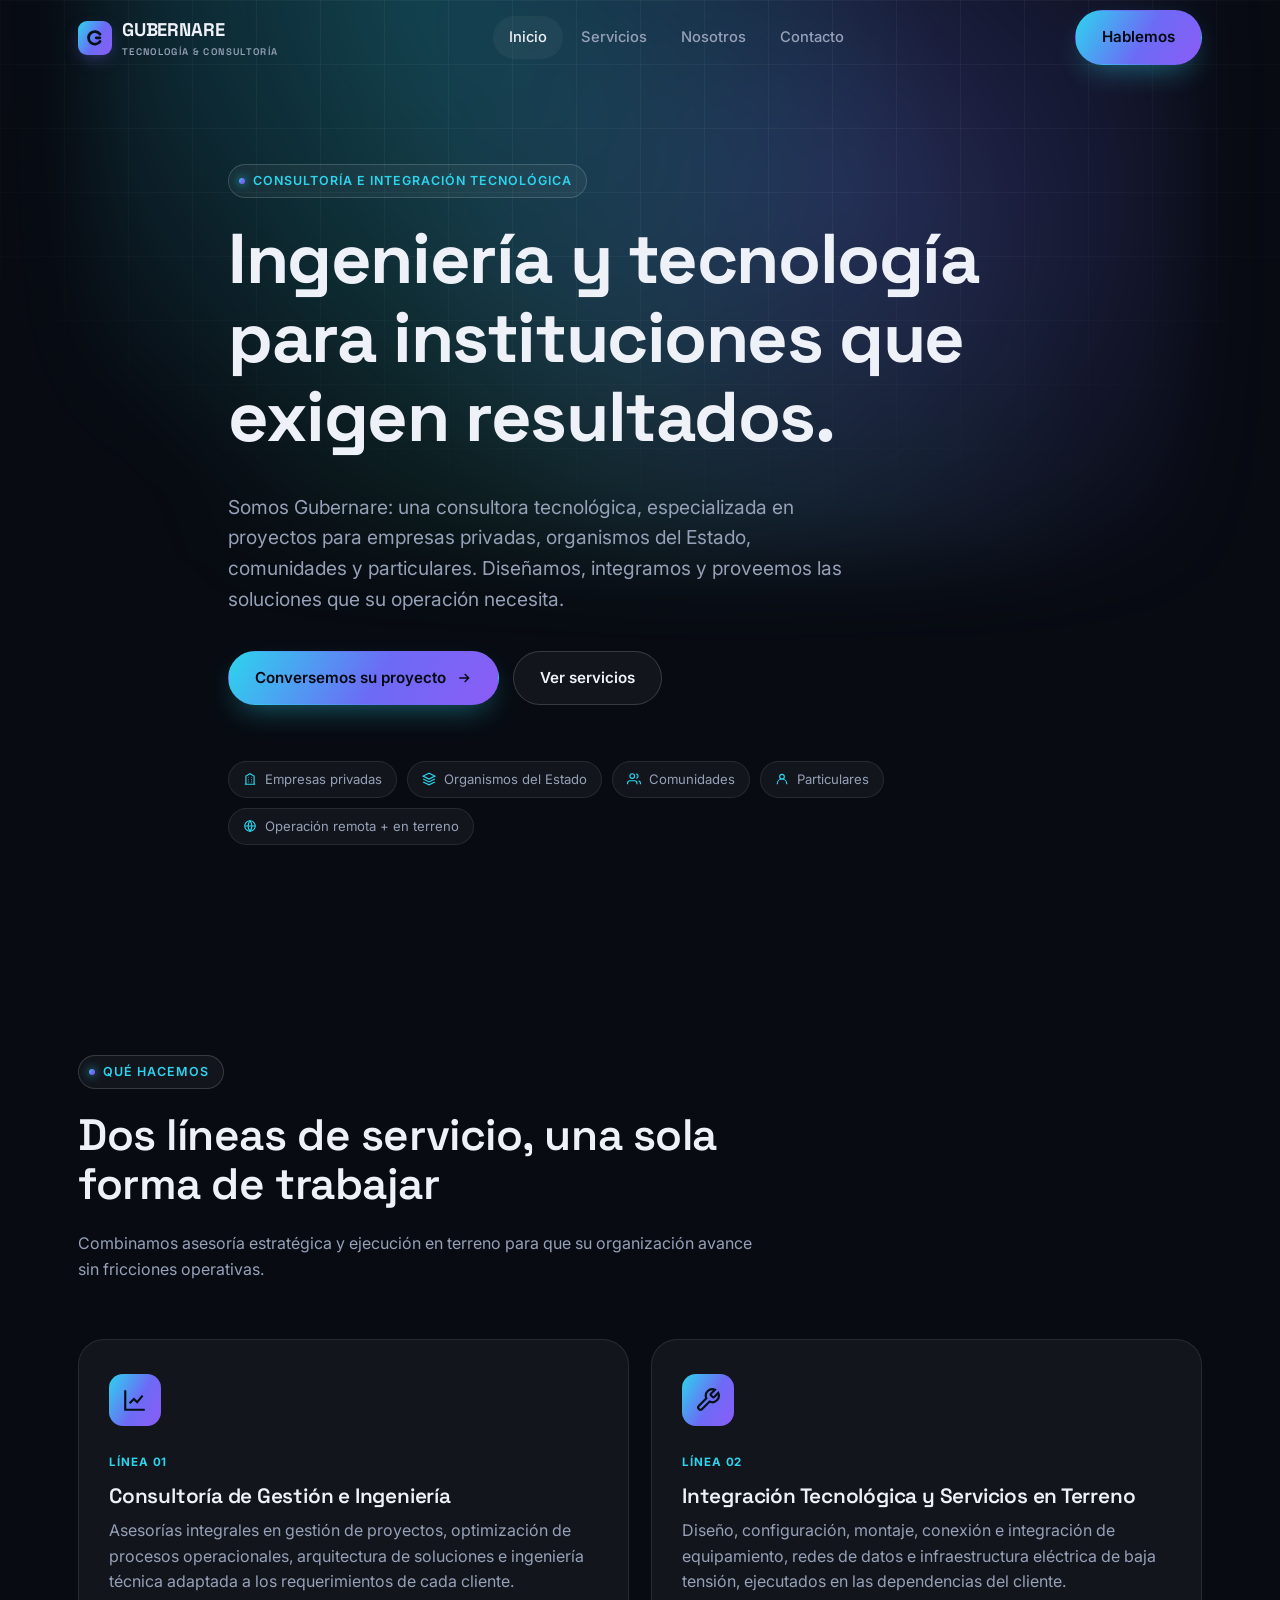
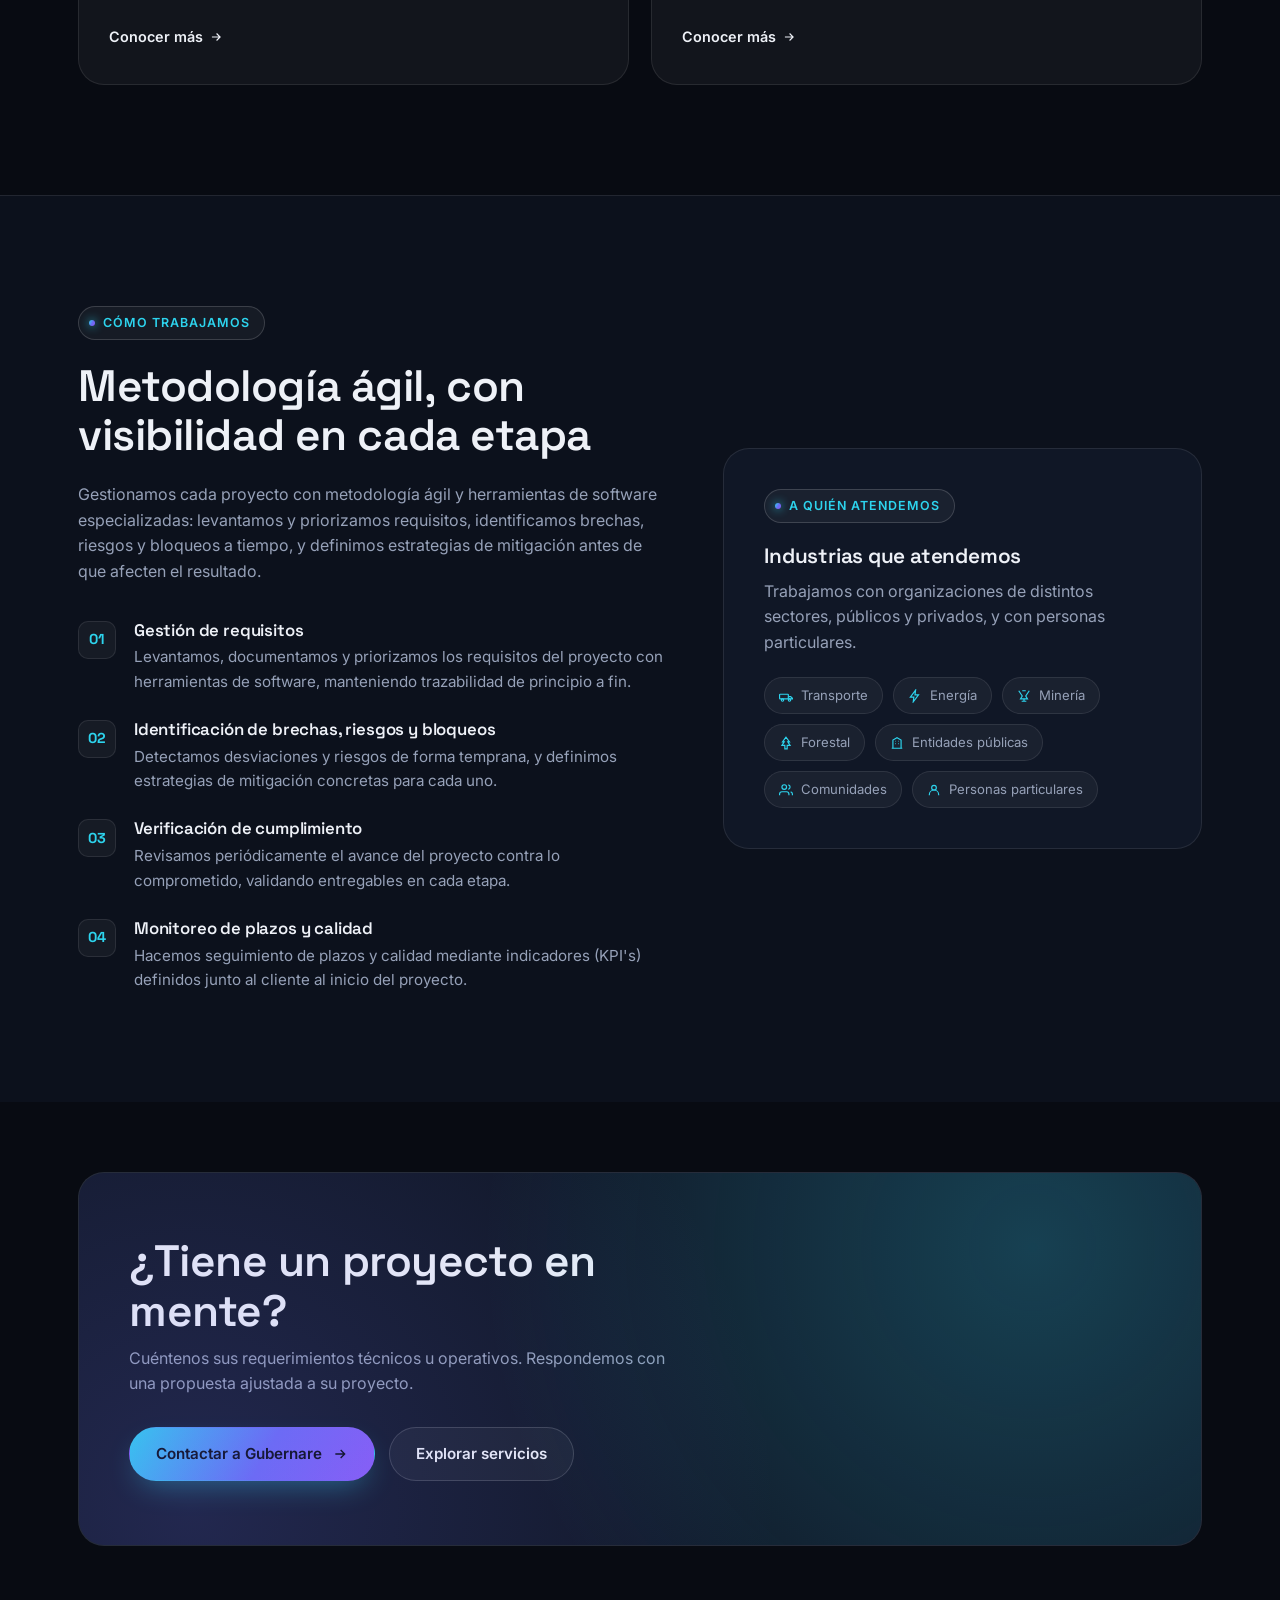
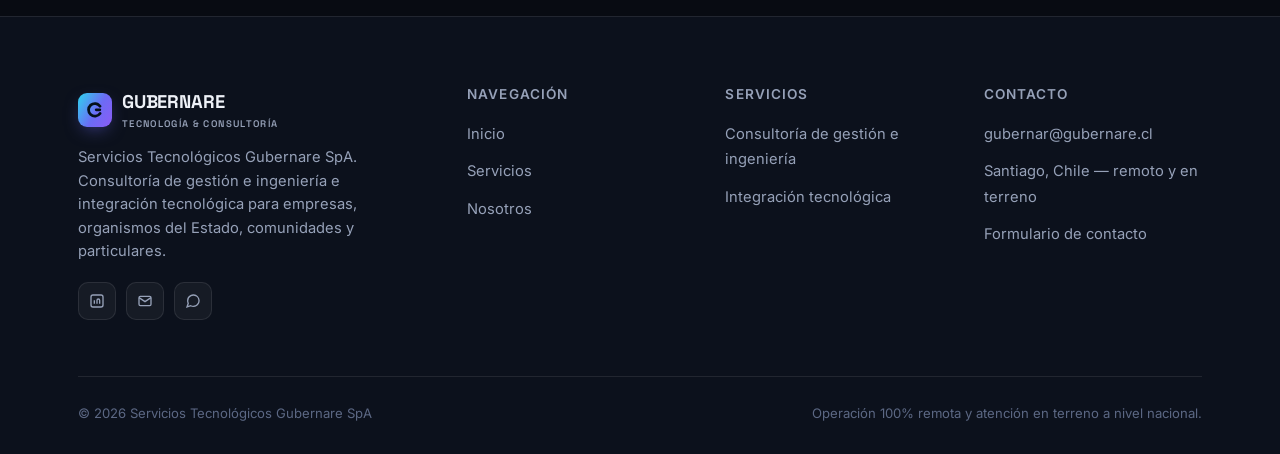
==== commit 2cf9b911: "Quitar noticias, datos legales y B2B/B2G; agregar origen del nombre - Elimina la página de Noticias," ====
--- a/index.html
+++ b/index.html
@@ -23,7 +23,6 @@
       <a href="index.html">Inicio</a>
       <a href="servicios.html">Servicios</a>
       <a href="nosotros.html">Nosotros</a>
-      <a href="noticias.html">Noticias</a>
       <a href="contacto.html">Contacto</a>
     </div>
     <div class="nav-actions">
@@ -36,7 +35,6 @@
   <a href="index.html">Inicio</a>
   <a href="servicios.html">Servicios</a>
   <a href="nosotros.html">Nosotros</a>
-  <a href="noticias.html">Noticias</a>
   <a href="contacto.html">Contacto</a>
   <a href="contacto.html" class="btn btn-primary btn-block">Hablemos</a>
 </div>
@@ -193,7 +191,6 @@
           <li><a href="index.html">Inicio</a></li>
           <li><a href="servicios.html">Servicios</a></li>
           <li><a href="nosotros.html">Nosotros</a></li>
-          <li><a href="noticias.html">Noticias</a></li>
         </ul>
       </div>
       <div>
@@ -213,7 +210,7 @@
       </div>
     </div>
     <div class="footer-bottom">
-      <span>&copy; <span data-year></span> Servicios Tecnológicos Gubernare SpA — RUT 78.504.356-1</span>
+      <span>&copy; <span data-year></span> Servicios Tecnológicos Gubernare SpA</span>
       <span>Operación 100% remota y atención en terreno a nivel nacional.</span>
     </div>
   </div>
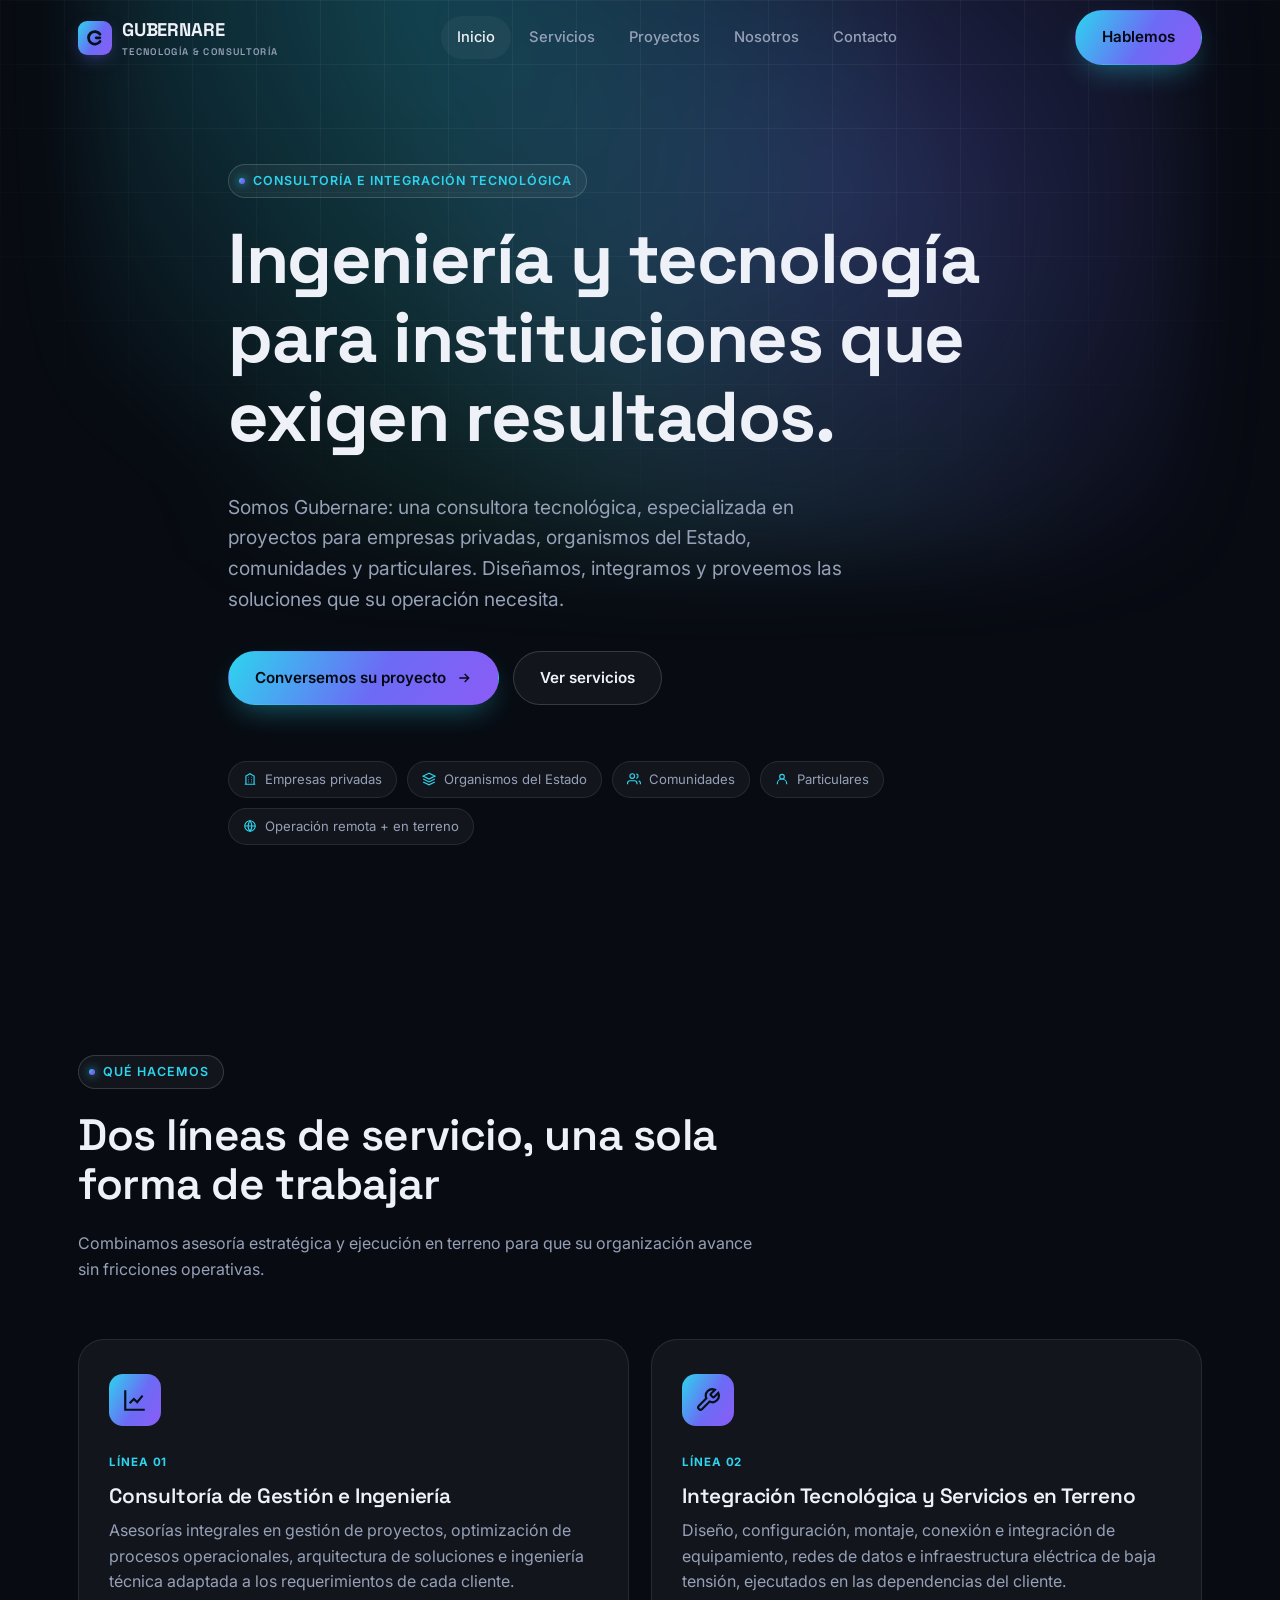
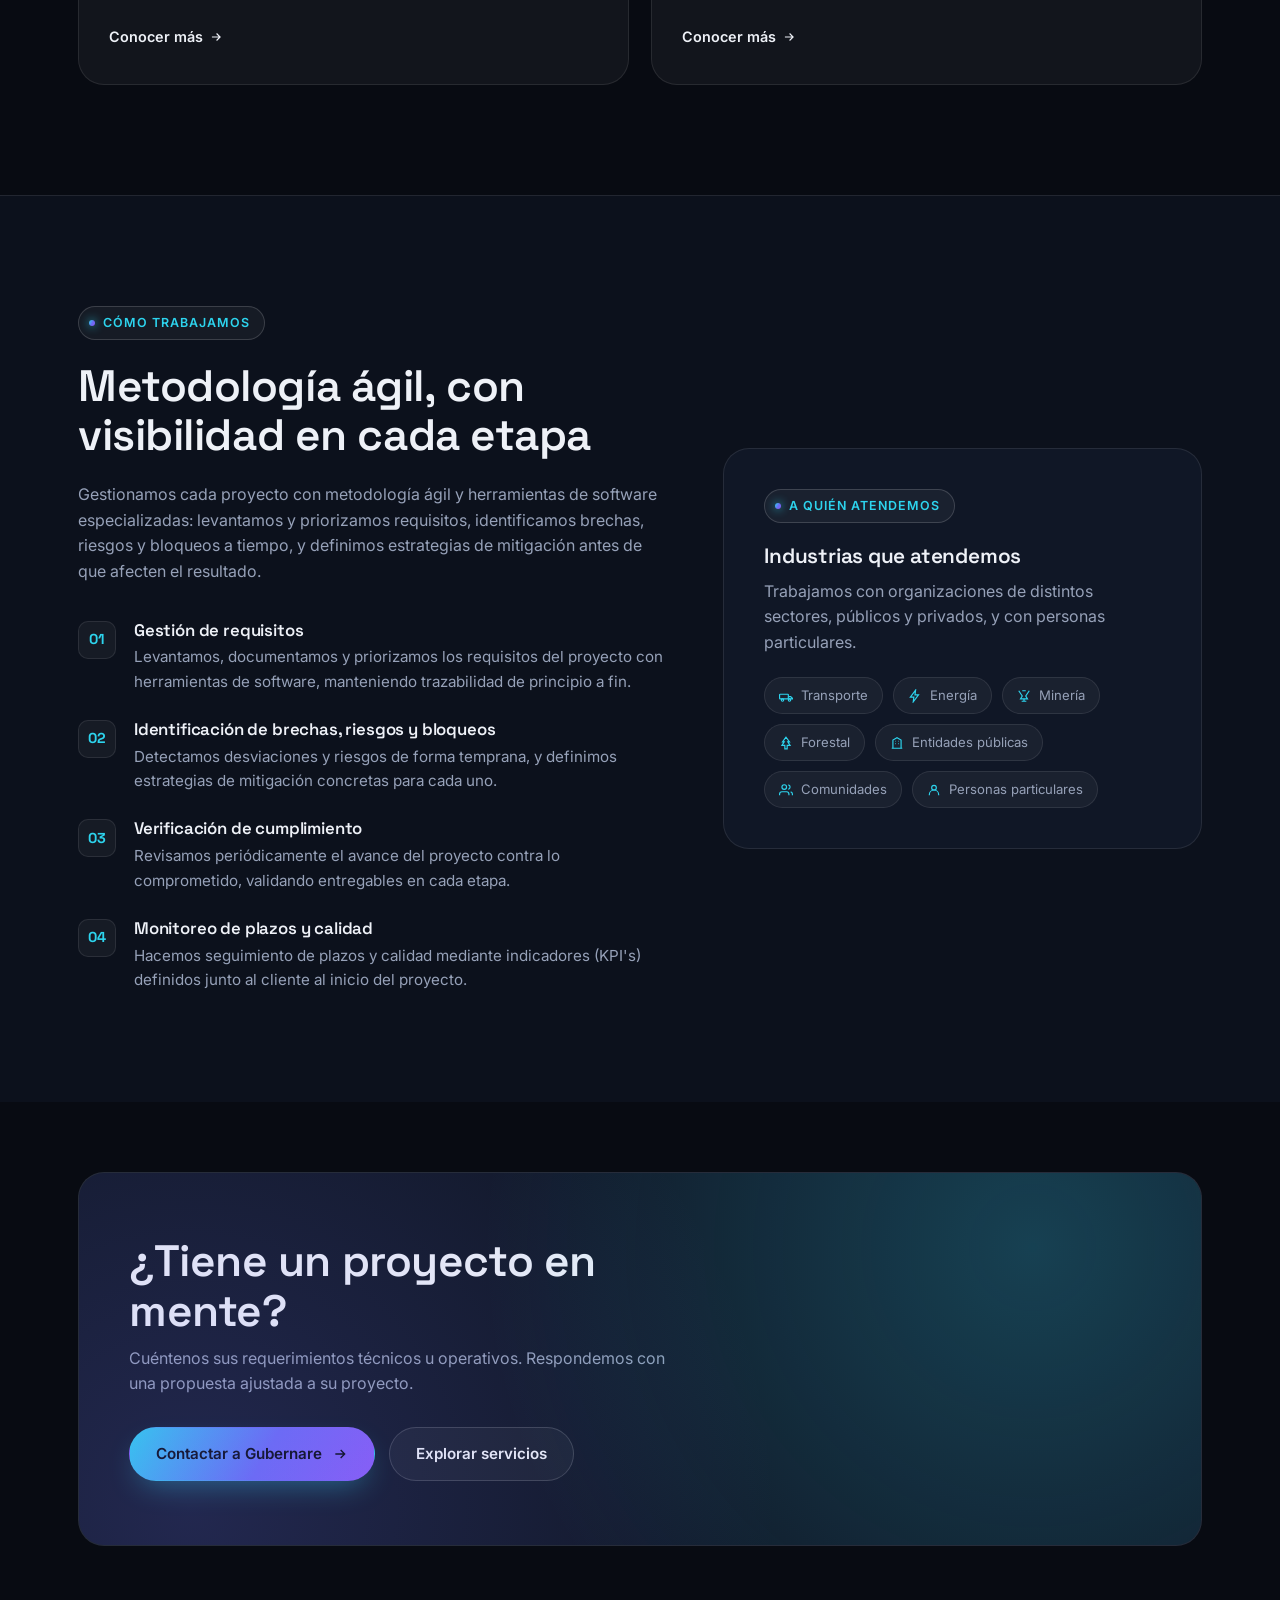
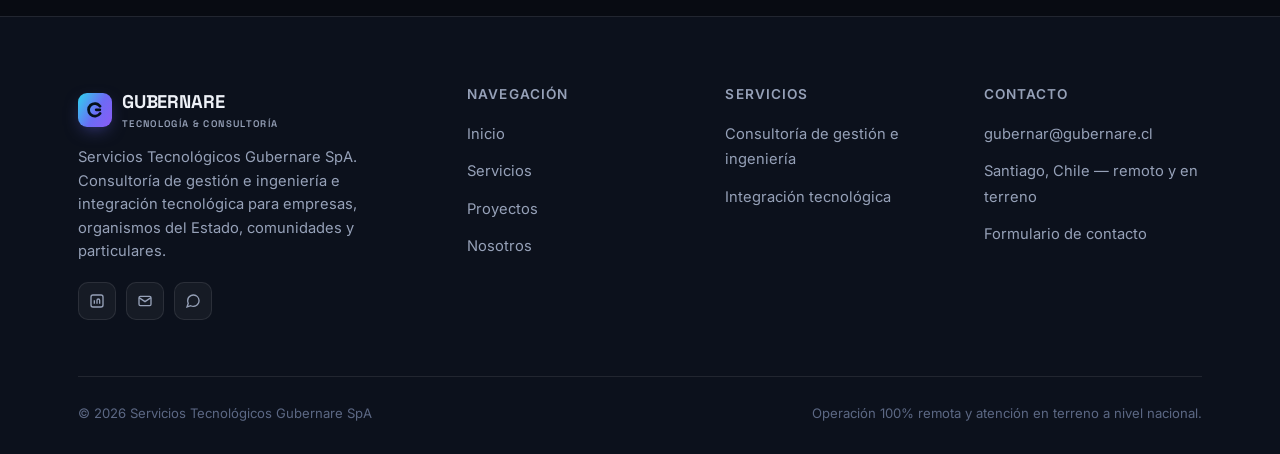
==== commit bbebec70: "Agregar página de Proyectos con alcance normativo por sistema Nueva página proyectos.html con 14 sis" ====
--- a/index.html
+++ b/index.html
@@ -9,7 +9,7 @@
 <link rel="preconnect" href="https://fonts.googleapis.com">
 <link rel="preconnect" href="https://fonts.gstatic.com" crossorigin>
 <link href="https://fonts.googleapis.com/css2?family=Inter:wght@400;500;600;700&family=Space+Grotesk:wght@500;600;700&display=swap" rel="stylesheet">
-<link rel="stylesheet" href="css/styles.css?v=20260902">
+<link rel="stylesheet" href="css/styles.css?v=20260903">
 </head>
 <body>
 
@@ -22,6 +22,7 @@
     <div class="nav-links">
       <a href="index.html">Inicio</a>
       <a href="servicios.html">Servicios</a>
+      <a href="proyectos.html">Proyectos</a>
       <a href="nosotros.html">Nosotros</a>
       <a href="contacto.html">Contacto</a>
     </div>
@@ -34,6 +35,7 @@
 <div class="mobile-panel" id="mobilePanel">
   <a href="index.html">Inicio</a>
   <a href="servicios.html">Servicios</a>
+  <a href="proyectos.html">Proyectos</a>
   <a href="nosotros.html">Nosotros</a>
   <a href="contacto.html">Contacto</a>
   <a href="contacto.html" class="btn btn-primary btn-block">Hablemos</a>
@@ -190,6 +192,7 @@
         <ul>
           <li><a href="index.html">Inicio</a></li>
           <li><a href="servicios.html">Servicios</a></li>
+          <li><a href="proyectos.html">Proyectos</a></li>
           <li><a href="nosotros.html">Nosotros</a></li>
         </ul>
       </div>
@@ -216,6 +219,6 @@
   </div>
 </footer>
 
-<script src="js/main.js?v=20260902" defer></script>
+<script src="js/main.js?v=20260903" defer></script>
 </body>
 </html>
--- a/css/styles.css
+++ b/css/styles.css
@@ -428,6 +428,68 @@
 .modal .news-meta{margin-bottom:18px;}
 .modal-body p{white-space:pre-line;}
 
+/* ---------- projects list (accordion) ---------- */
+.proj-list{display:flex;flex-direction:column;gap:14px;}
+.proj-item{
+  background:var(--surface);border:1px solid var(--border);border-radius:var(--radius);
+  overflow:hidden;transition:border-color .3s,background .3s;
+}
+.proj-item[open]{border-color:var(--border-strong);background:var(--surface-strong);}
+.proj-summary{
+  list-style:none;cursor:pointer;display:flex;align-items:center;gap:18px;
+  padding:22px 26px;
+}
+.proj-summary::-webkit-details-marker{display:none;}
+.proj-summary::marker{content:'';}
+.proj-icon{
+  width:46px;height:46px;border-radius:13px;flex:none;
+  background:var(--gradient-1);color:#04101a;
+  display:flex;align-items:center;justify-content:center;
+}
+.proj-icon svg{width:22px;height:22px;}
+.proj-summary-text{flex:1;min-width:0;}
+.proj-summary-text h3{margin:0 0 4px;font-size:1.05rem;font-family:'Inter',sans-serif;font-weight:600;}
+.proj-summary-text p{margin:0;font-size:.88rem;color:var(--text-muted);}
+.proj-chevron{flex:none;width:20px;height:20px;color:var(--text-faint);transition:transform .3s var(--ease);}
+.proj-item[open] .proj-chevron{transform:rotate(180deg);color:var(--accent);}
+.proj-body{padding:0 26px 30px;}
+.proj-body p{font-size:.92rem;margin-bottom:18px;}
+.proj-body-label{
+  font-size:.72rem;font-weight:700;letter-spacing:.08em;text-transform:uppercase;
+  color:var(--accent);margin-bottom:12px;display:block;
+}
+.table-wrap{overflow-x:auto;border:1px solid var(--border);border-radius:var(--radius-sm);}
+.norm-table{width:100%;min-width:520px;border-collapse:collapse;font-size:.85rem;}
+.norm-table th{
+  text-align:left;padding:11px 16px;color:var(--text-muted);font-weight:600;
+  font-size:.72rem;text-transform:uppercase;letter-spacing:.05em;
+  background:var(--bg-elevated);border-bottom:1px solid var(--border-strong);white-space:nowrap;
+}
+.norm-table td{padding:13px 16px;border-bottom:1px solid var(--border);vertical-align:top;}
+.norm-table tr:last-child td{border-bottom:none;}
+.norm-table td.scope-tag{white-space:nowrap;}
+.scope-tag span{
+  display:inline-block;font-size:.72rem;font-weight:700;letter-spacing:.04em;
+  padding:4px 10px;border-radius:999px;border:1px solid var(--border-strong);color:var(--text-muted);
+}
+.scope-tag span.intl{color:var(--accent);border-color:rgba(45,212,238,.35);}
+
+/* ---------- project lifecycle flow ---------- */
+.flow{display:flex;align-items:flex-start;gap:0;margin-top:12px;}
+.flow-step{flex:1;min-width:0;text-align:center;padding:0 10px;}
+.flow-node{
+  width:58px;height:58px;border-radius:16px;
+  background:var(--gradient-1);color:#04101a;
+  display:flex;align-items:center;justify-content:center;
+  margin:0 auto 18px;
+  box-shadow:0 12px 26px -12px rgba(108,107,245,.55);
+}
+.flow-node svg{width:26px;height:26px;}
+.flow-step h4{font-size:.98rem;margin-bottom:8px;font-family:'Inter',sans-serif;font-weight:600;}
+.flow-step p{font-size:.85rem;margin:0;}
+.flow-connector{flex:0 0 30px;display:flex;align-items:center;justify-content:center;padding-top:29px;color:var(--border-strong);}
+.flow-connector svg{width:100%;height:14px;}
+
 /* ---------- responsive ---------- */
 @media (max-width:980px){
   .nav-links{display:none;}
@@ -440,6 +502,9 @@
   .stat-row{grid-template-columns:repeat(2,1fr);}
   .admin-layout{grid-template-columns:1fr;}
   .form-grid{grid-template-columns:1fr;}
+  .flow{flex-direction:column;align-items:stretch;}
+  .flow-step{padding:0;max-width:420px;margin:0 auto;}
+  .flow-connector{padding:10px 0;transform:rotate(90deg);}
 }
 @media (max-width:560px){
   .section{padding:76px 0;}
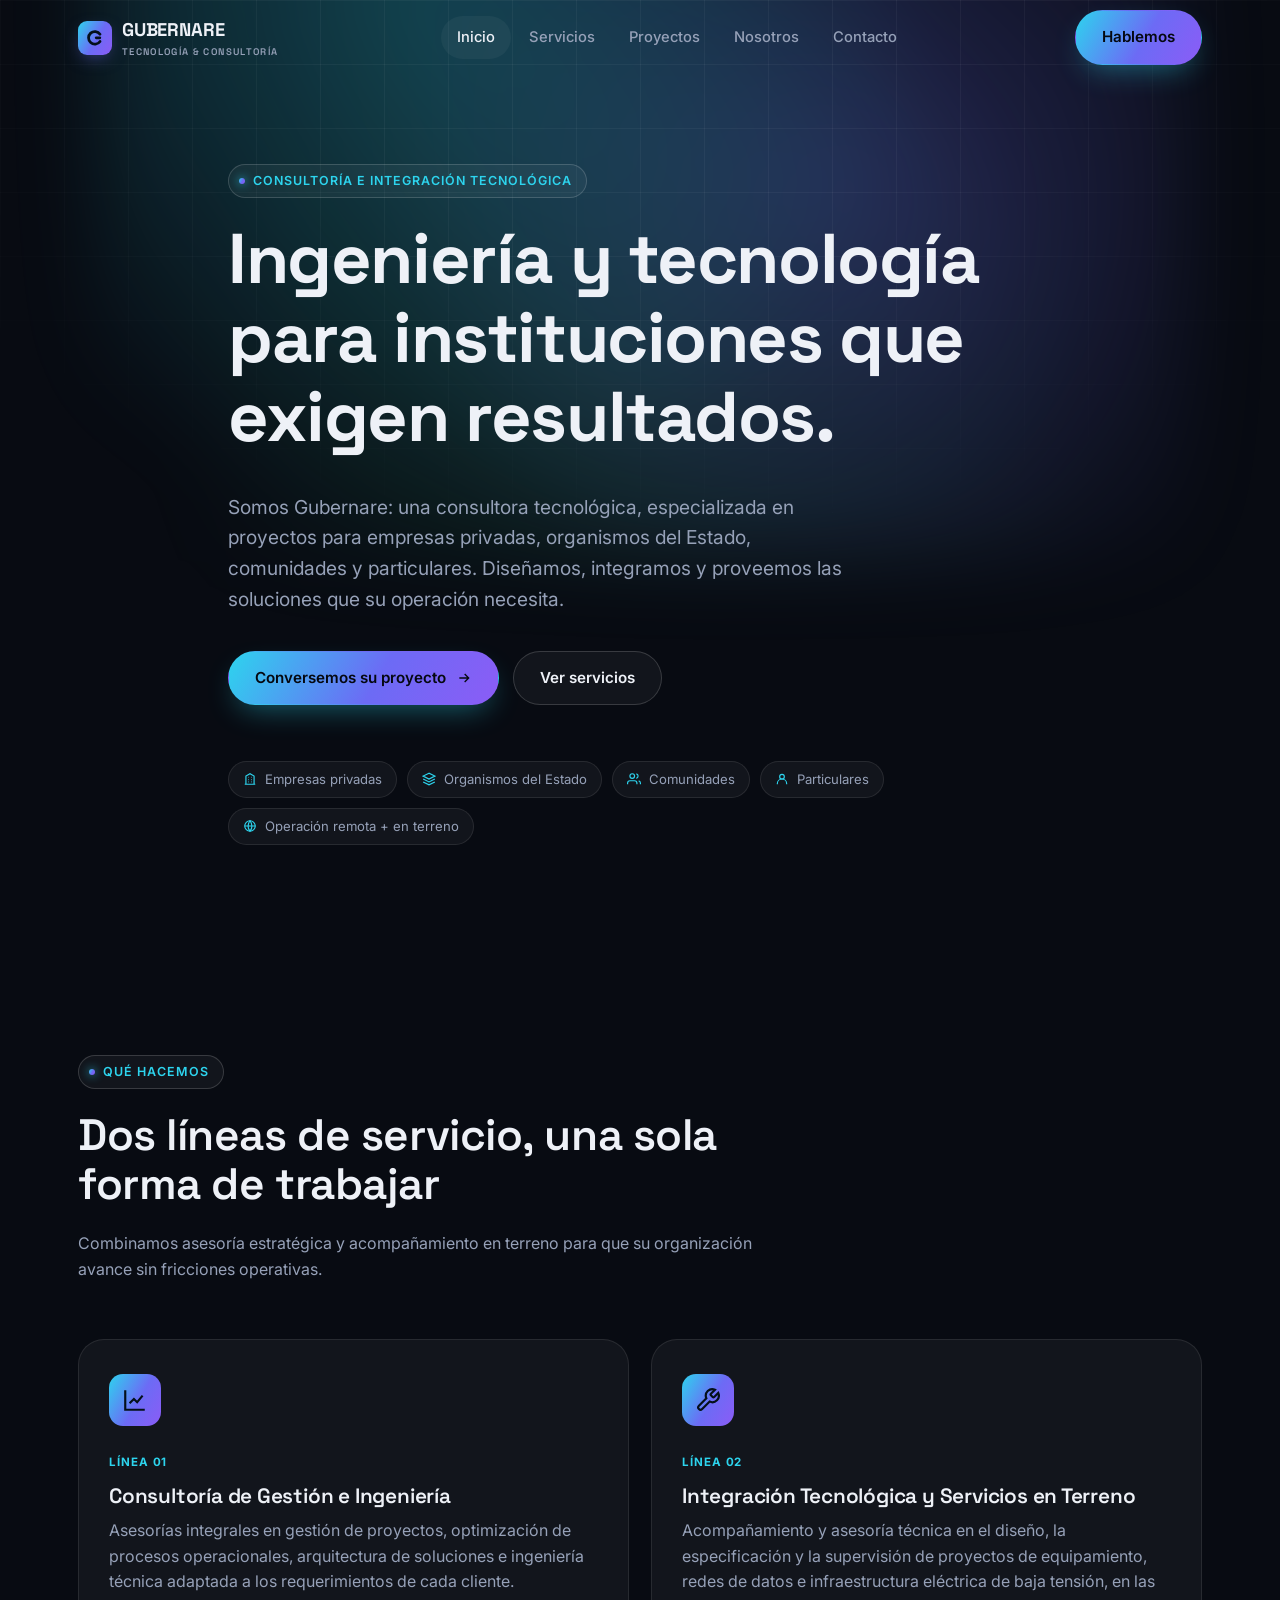
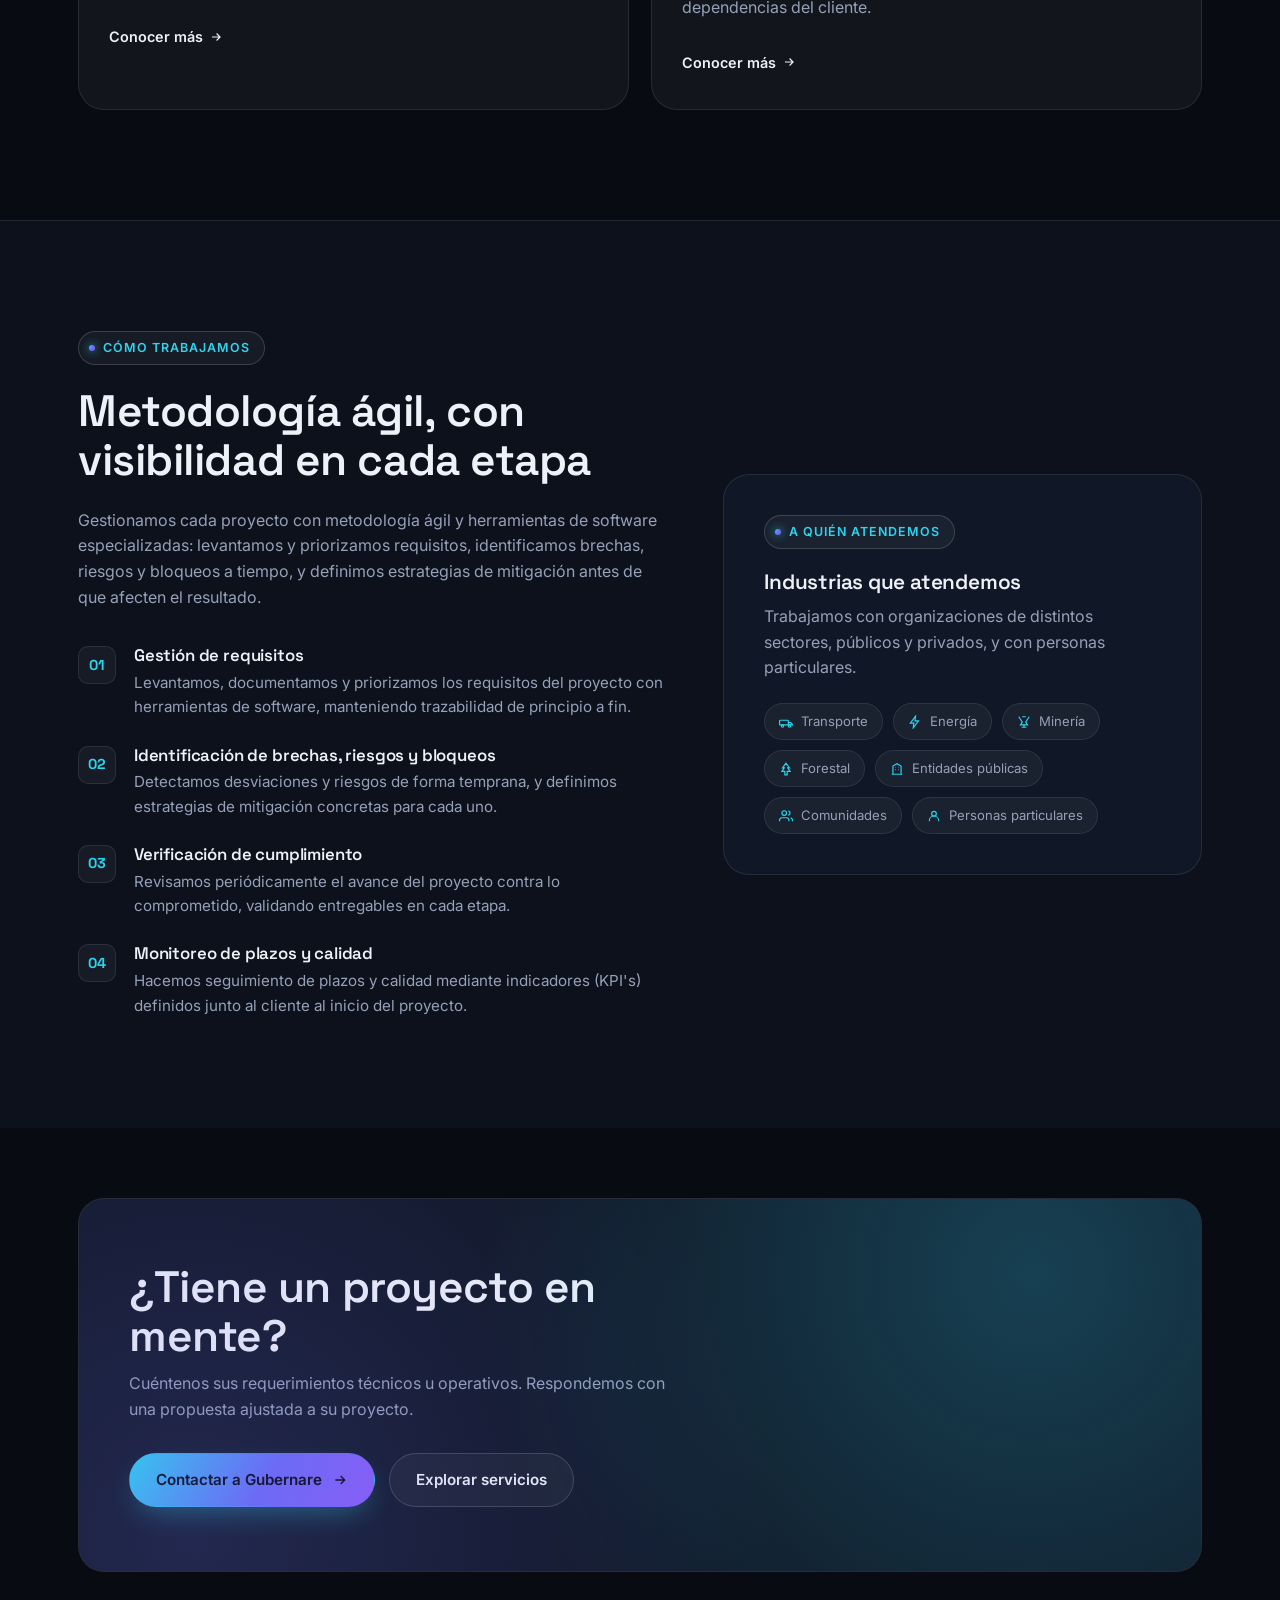
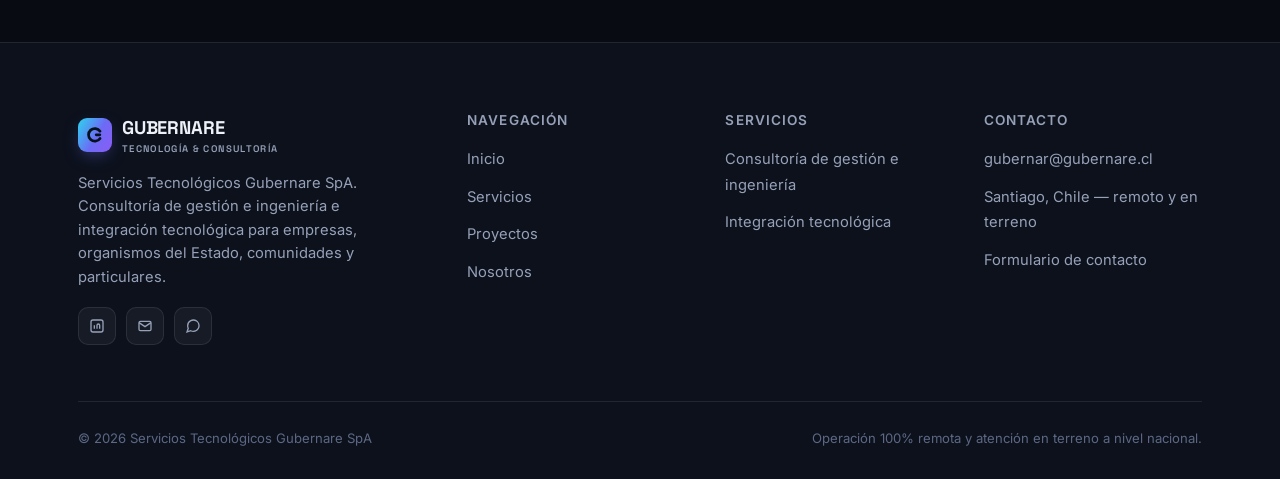
==== commit 5d8427b4: "Reenfocar montaje, instalación y puesta en marcha como acompañamiento y asesoría Co-Authored-By: Cla" ====
--- a/index.html
+++ b/index.html
@@ -69,7 +69,7 @@
     <div class="section-head reveal">
       <span class="eyebrow"><span class="dot"></span> Qué hacemos</span>
       <h2>Dos líneas de servicio, una sola forma de trabajar</h2>
-      <p>Combinamos asesoría estratégica y ejecución en terreno para que su organización avance sin fricciones operativas.</p>
+      <p>Combinamos asesoría estratégica y acompañamiento en terreno para que su organización avance sin fricciones operativas.</p>
     </div>
 
     <div class="grid-2">
@@ -91,7 +91,7 @@
         </div>
         <span class="tag">Línea 02</span>
         <h3>Integración Tecnológica y Servicios en Terreno</h3>
-        <p>Diseño, configuración, montaje, conexión e integración de equipamiento, redes de datos e infraestructura eléctrica de baja tensión, ejecutados en las dependencias del cliente.</p>
+        <p>Acompañamiento y asesoría técnica en el diseño, la especificación y la supervisión de proyectos de equipamiento, redes de datos e infraestructura eléctrica de baja tensión, en las dependencias del cliente.</p>
         <a href="servicios.html#integracion" class="card-link">Conocer más
           <svg viewBox="0 0 24 24" fill="none" stroke="currentColor" stroke-width="2"><path d="M5 12h14M13 6l6 6-6 6"/></svg>
         </a>
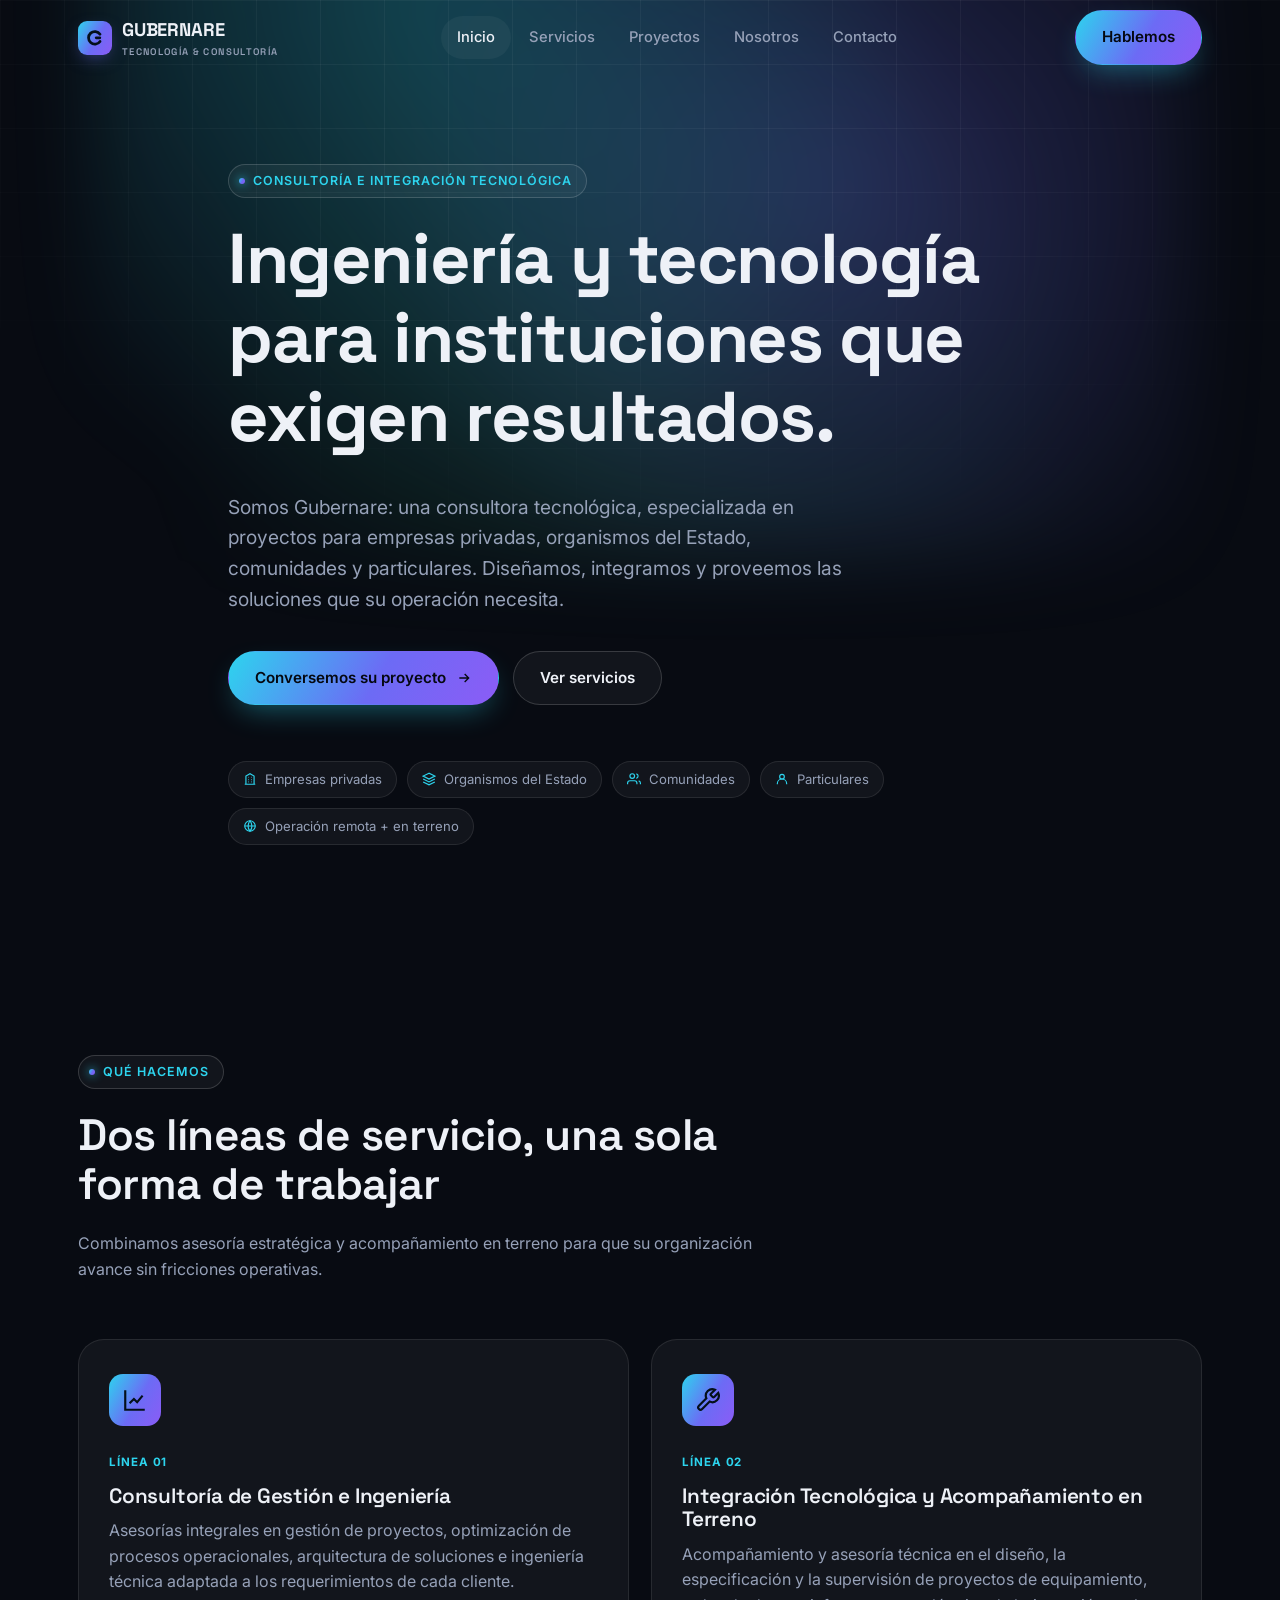
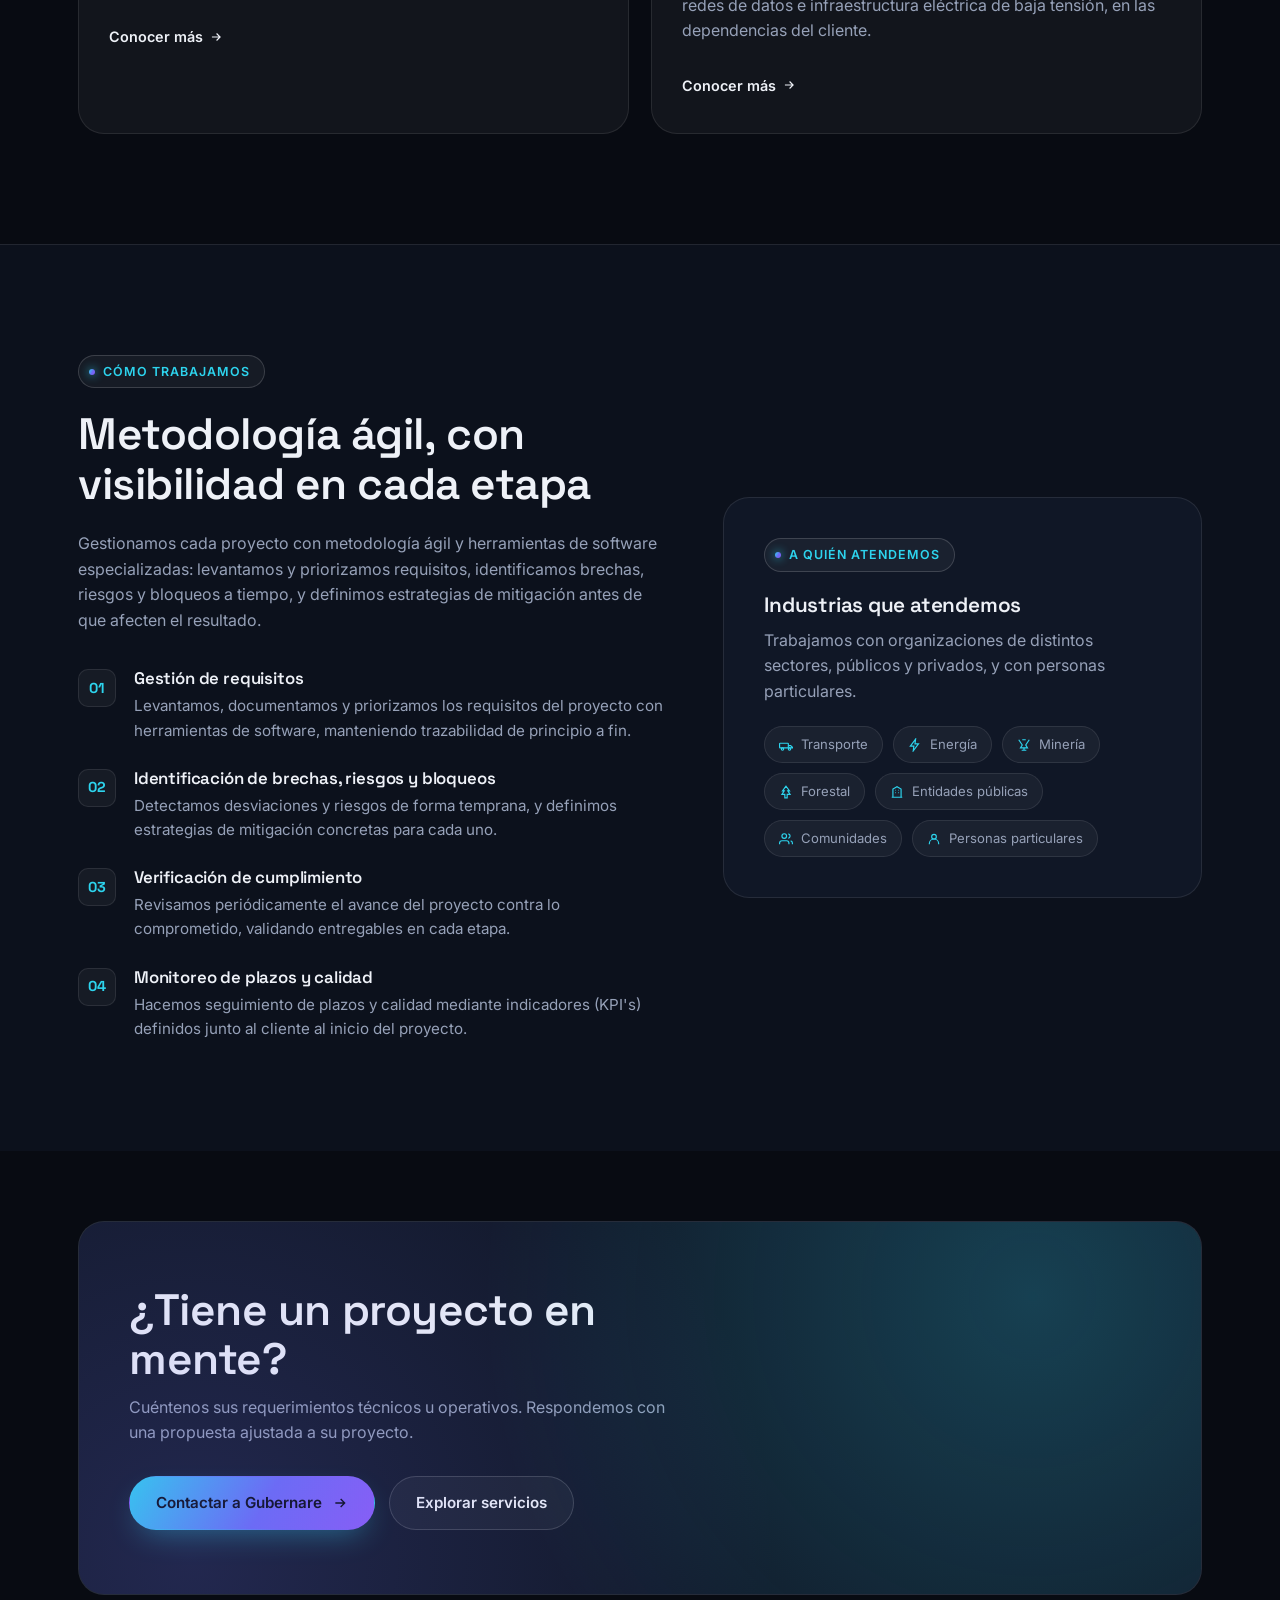
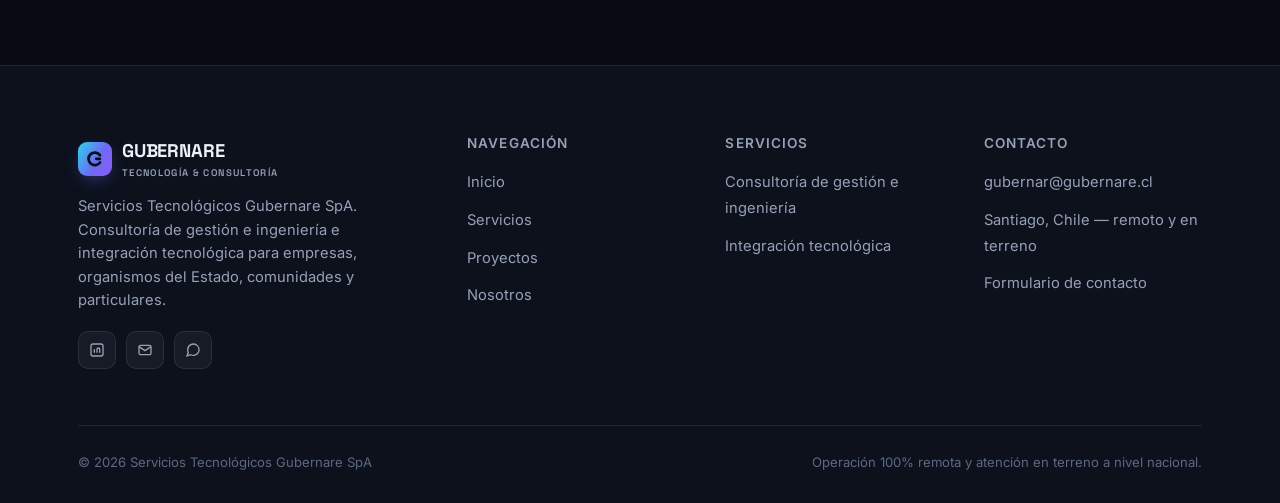
==== commit 1c0a0170: "Alinear nosotros.html y nombre de la línea 02 con enfoque de acompañamiento Co-Authored-By: Claude S" ====
--- a/index.html
+++ b/index.html
@@ -90,7 +90,7 @@
           <svg viewBox="0 0 24 24" fill="none" stroke="currentColor" stroke-width="2"><path d="M14.7 6.3a1 1 0 0 0 0 1.4l1.6 1.6a1 1 0 0 0 1.4 0l3.77-3.77a6 6 0 0 1-7.94 7.94l-6.91 6.91a2.12 2.12 0 0 1-3-3l6.91-6.91a6 6 0 0 1 7.94-7.94l-3.76 3.76Z"/></svg>
         </div>
         <span class="tag">Línea 02</span>
-        <h3>Integración Tecnológica y Servicios en Terreno</h3>
+        <h3>Integración Tecnológica y Acompañamiento en Terreno</h3>
         <p>Acompañamiento y asesoría técnica en el diseño, la especificación y la supervisión de proyectos de equipamiento, redes de datos e infraestructura eléctrica de baja tensión, en las dependencias del cliente.</p>
         <a href="servicios.html#integracion" class="card-link">Conocer más
           <svg viewBox="0 0 24 24" fill="none" stroke="currentColor" stroke-width="2"><path d="M5 12h14M13 6l6 6-6 6"/></svg>
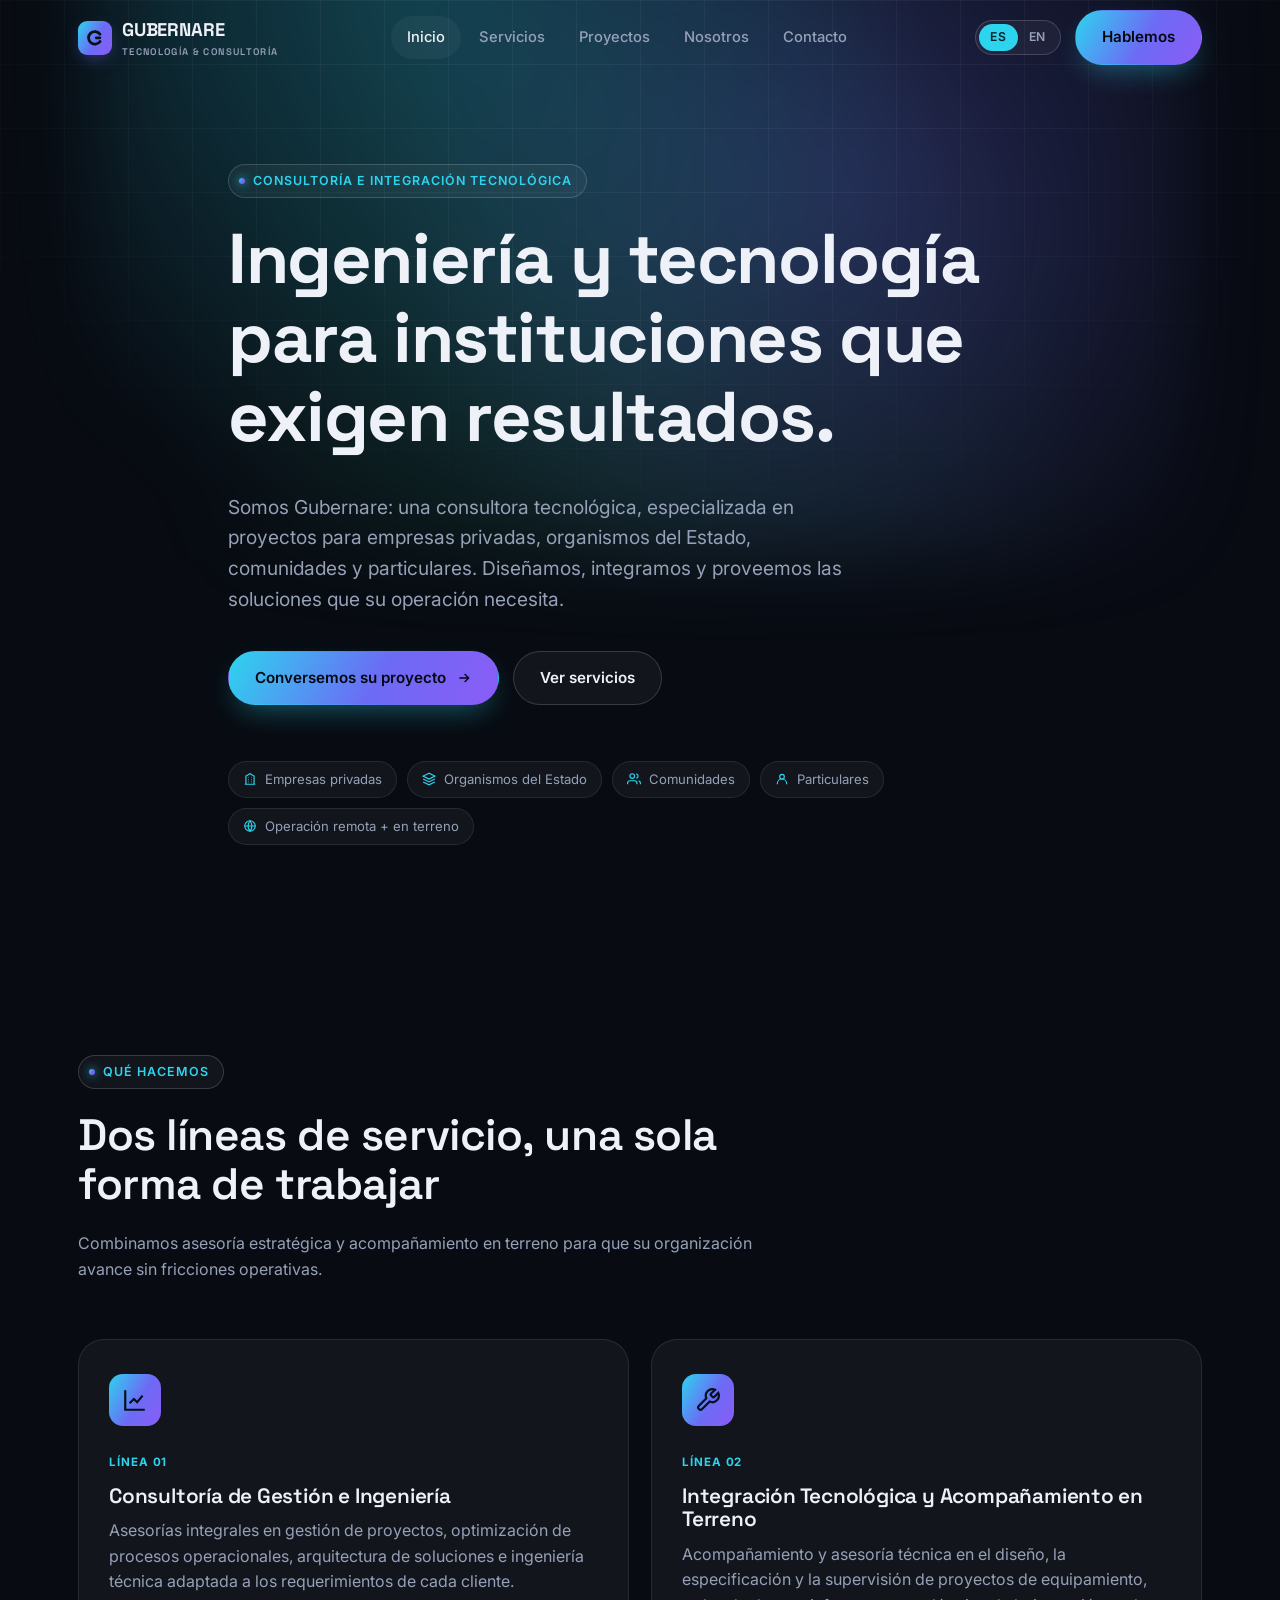
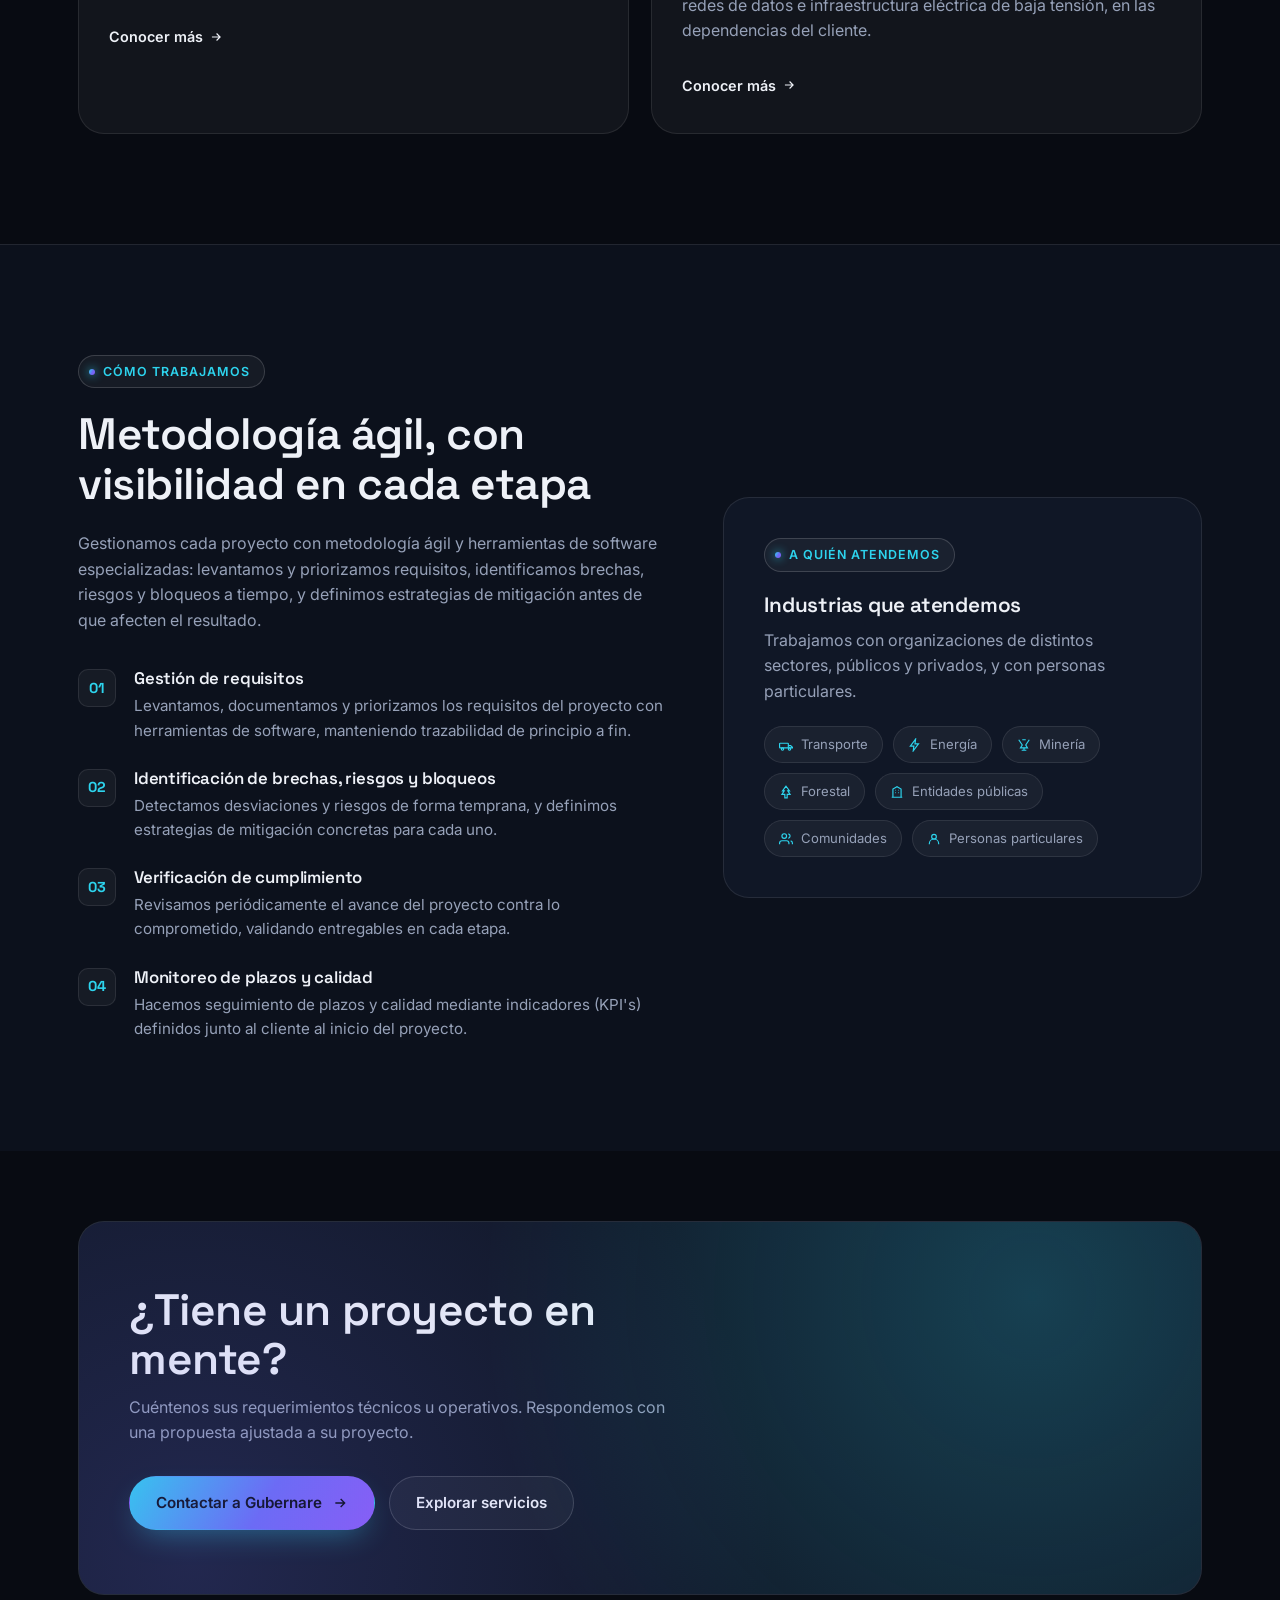
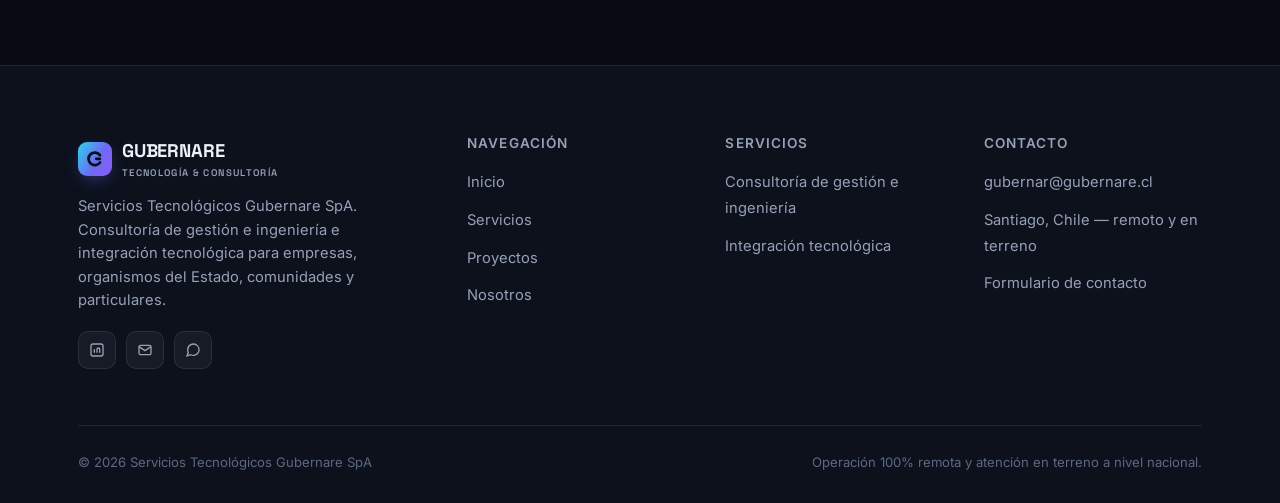
==== commit de5fbcdf: "Agregar selector de idioma español/inglés Traducción en el navegador con js/i18n.js (diccionario ES→" ====
--- a/index.html
+++ b/index.html
@@ -9,7 +9,7 @@
 <link rel="preconnect" href="https://fonts.googleapis.com">
 <link rel="preconnect" href="https://fonts.gstatic.com" crossorigin>
 <link href="https://fonts.googleapis.com/css2?family=Inter:wght@400;500;600;700&family=Space+Grotesk:wght@500;600;700&display=swap" rel="stylesheet">
-<link rel="stylesheet" href="css/styles.css?v=20260903">
+<link rel="stylesheet" href="css/styles.css?v=20261008">
 </head>
 <body>
 
@@ -219,6 +219,7 @@
   </div>
 </footer>
 
-<script src="js/main.js?v=20260903" defer></script>
+<script src="js/i18n.js?v=20261008"></script>
+<script src="js/main.js?v=20261008" defer></script>
 </body>
 </html>
--- a/css/styles.css
+++ b/css/styles.css
@@ -490,6 +490,13 @@
 .flow-connector{flex:0 0 30px;display:flex;align-items:center;justify-content:center;padding-top:29px;color:var(--border-strong);}
 .flow-connector svg{width:100%;height:14px;}
 
+/* ---------- language switch ---------- */
+.lang-switch{display:inline-flex;border:1px solid var(--border-strong);border-radius:999px;padding:3px;background:var(--surface);}
+.lang-switch button{font:600 .76rem/1 'Inter',sans-serif;letter-spacing:.06em;color:var(--text-muted);background:transparent;border:0;border-radius:999px;padding:7px 11px;cursor:pointer;transition:.2s;}
+.lang-switch button:hover{color:var(--text);}
+.lang-switch button.is-active{background:var(--accent);color:#04202a;}
+.lang-switch button:focus-visible{outline:2px solid var(--accent);outline-offset:2px;}
+
 /* ---------- responsive ---------- */
 @media (max-width:980px){
   .nav-links{display:none;}
@@ -507,6 +514,8 @@
   .flow-connector{padding:10px 0;transform:rotate(90deg);}
 }
 @media (max-width:560px){
+  .nav-actions{gap:8px;}
+  .nav-actions .btn{display:none;}
   .section{padding:76px 0;}
   .cta-band{padding:40px 26px;flex-direction:column;align-items:flex-start;}
   .footer-grid{grid-template-columns:1fr;gap:30px;}
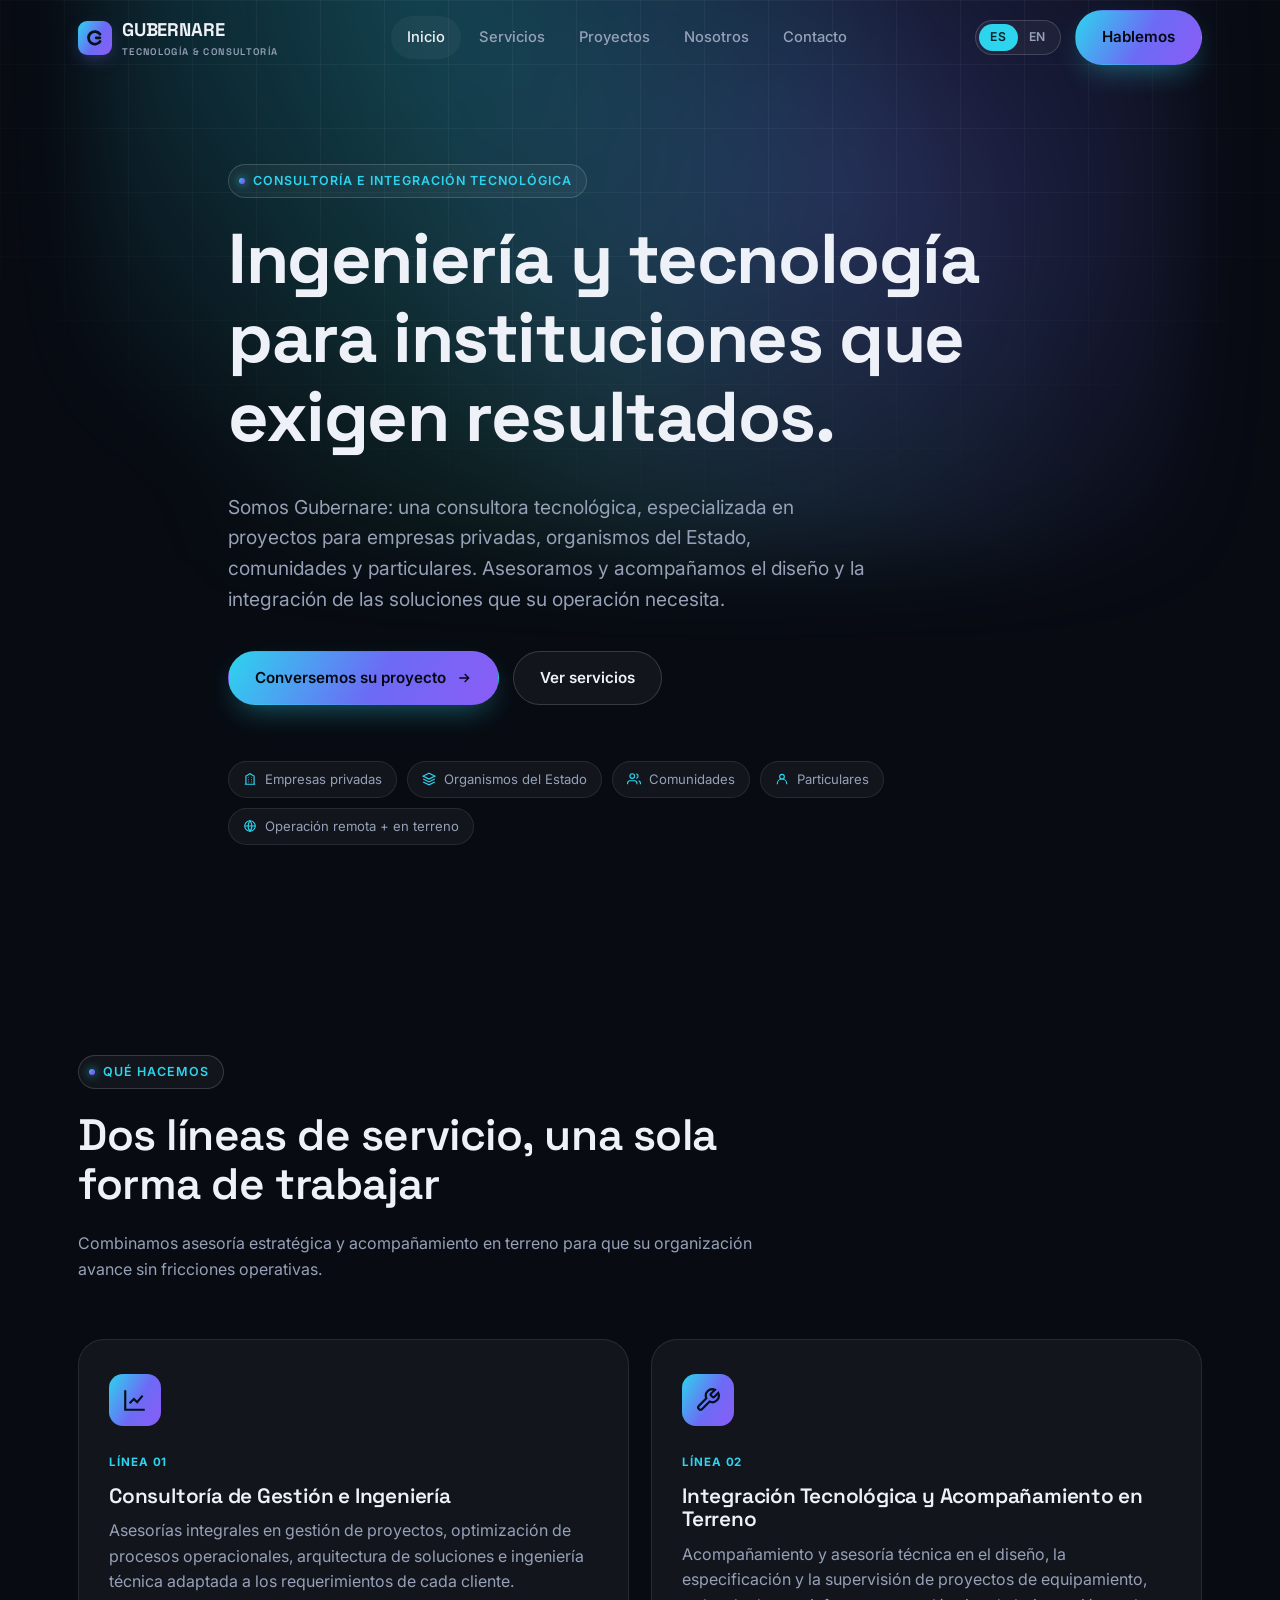
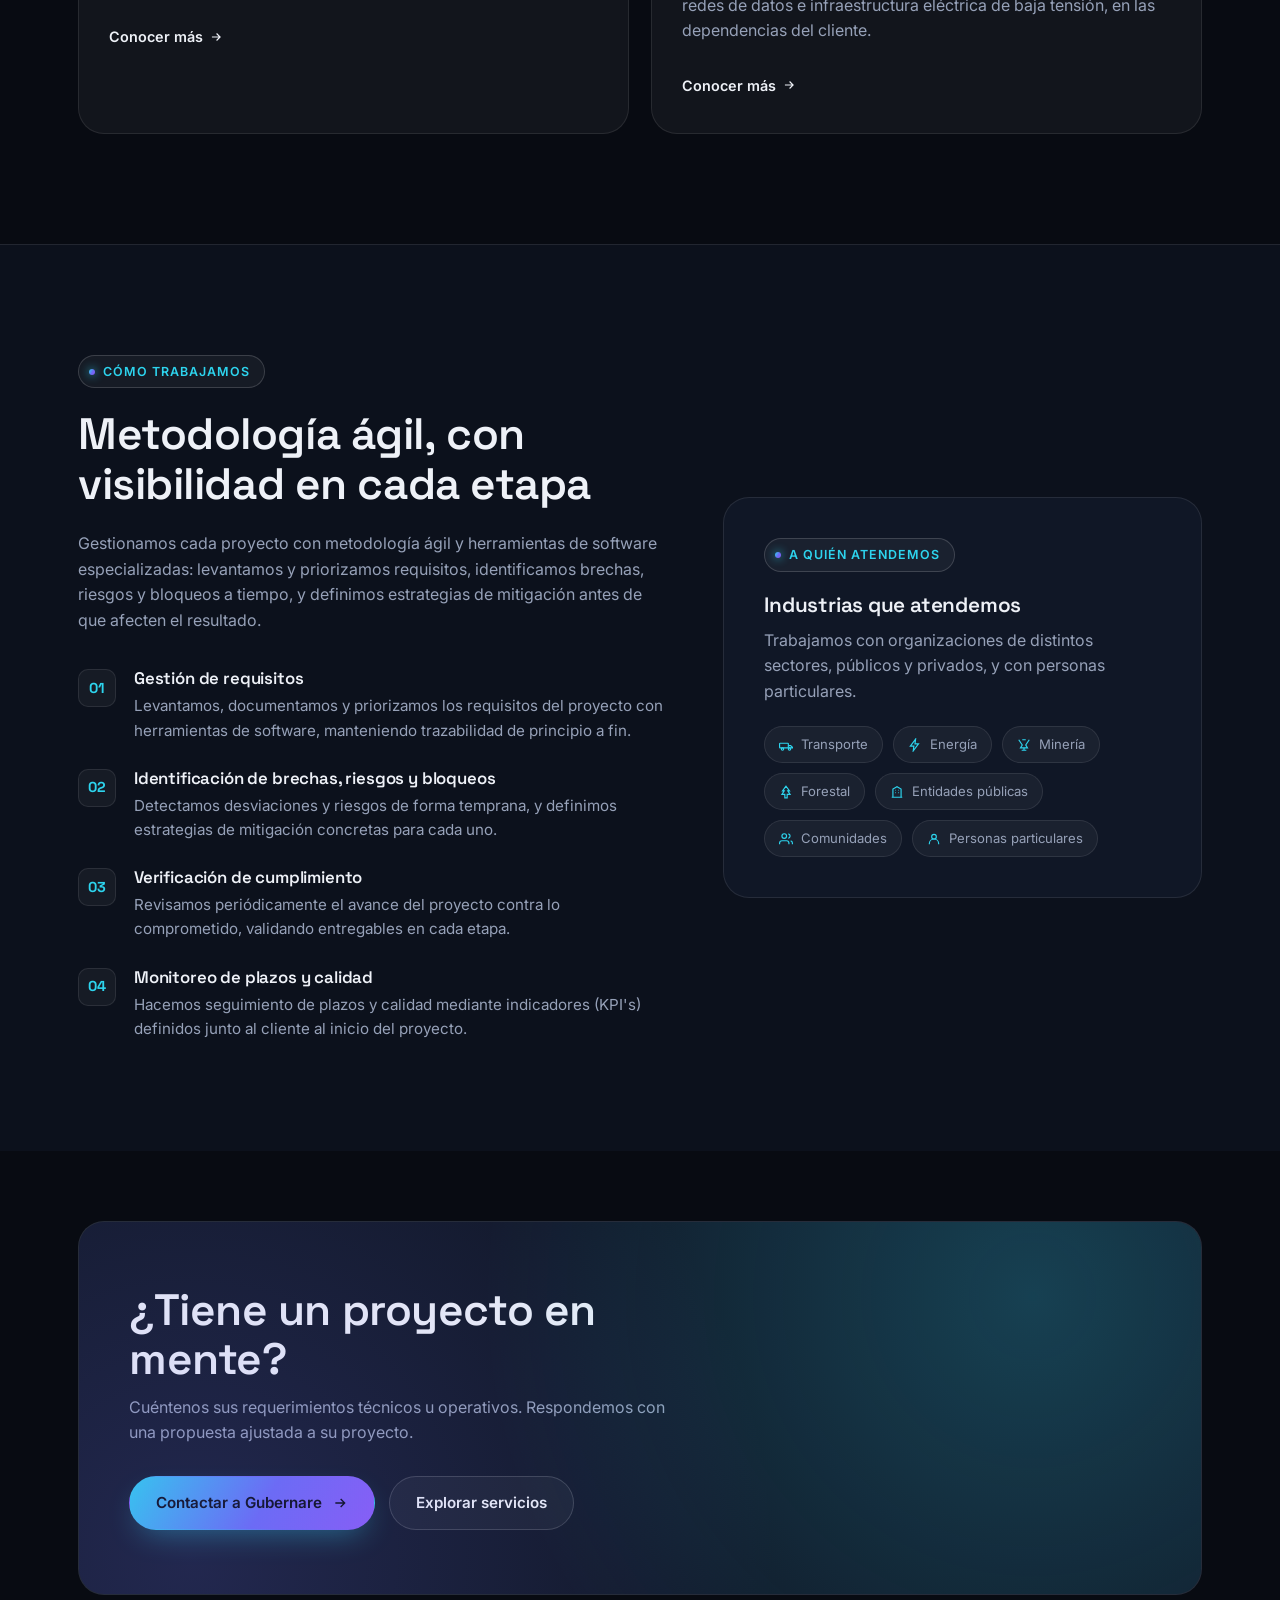
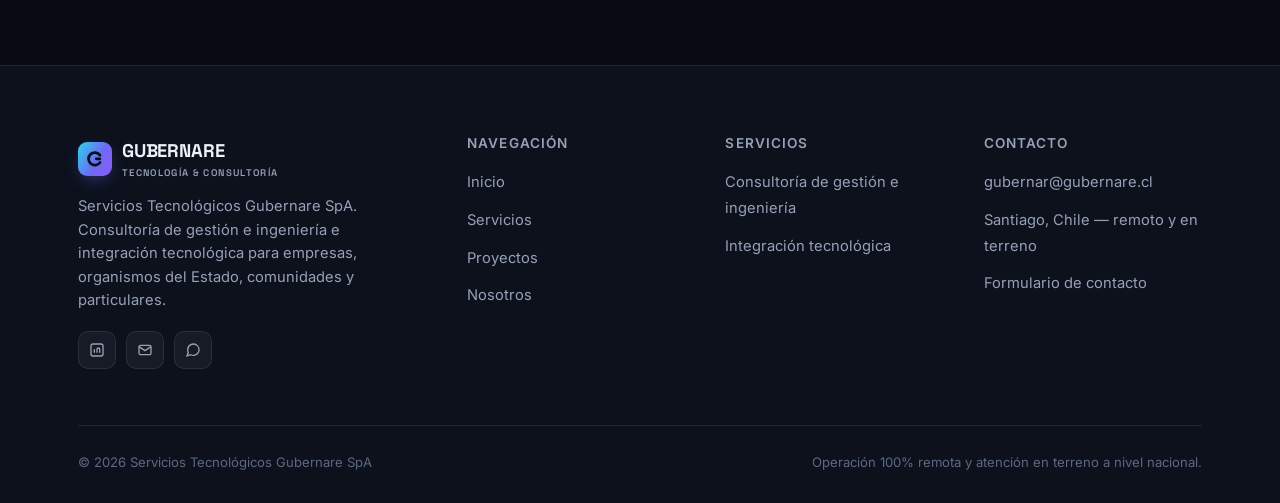
==== commit 9ef566c6: "Alinear textos de proyectos e index con el enfoque de acompañamiento Co-Authored-By: Claude Sonnet 5" ====
--- a/index.html
+++ b/index.html
@@ -47,7 +47,7 @@
   <div class="container hero-inner">
     <span class="eyebrow reveal"><span class="dot"></span> Consultoría e Integración Tecnológica</span>
     <h1 class="reveal">Ingeniería y tecnología para instituciones que exigen resultados.</h1>
-    <p class="lead reveal">Somos Gubernare: una consultora tecnológica, especializada en proyectos para empresas privadas, organismos del Estado, comunidades y particulares. Diseñamos, integramos y proveemos las soluciones que su operación necesita.</p>
+    <p class="lead reveal">Somos Gubernare: una consultora tecnológica, especializada en proyectos para empresas privadas, organismos del Estado, comunidades y particulares. Asesoramos y acompañamos el diseño y la integración de las soluciones que su operación necesita.</p>
     <div class="hero-cta reveal">
       <a href="contacto.html" class="btn btn-primary">Conversemos su proyecto
         <svg viewBox="0 0 24 24" fill="none" stroke="currentColor" stroke-width="2"><path d="M5 12h14M13 6l6 6-6 6"/></svg>
